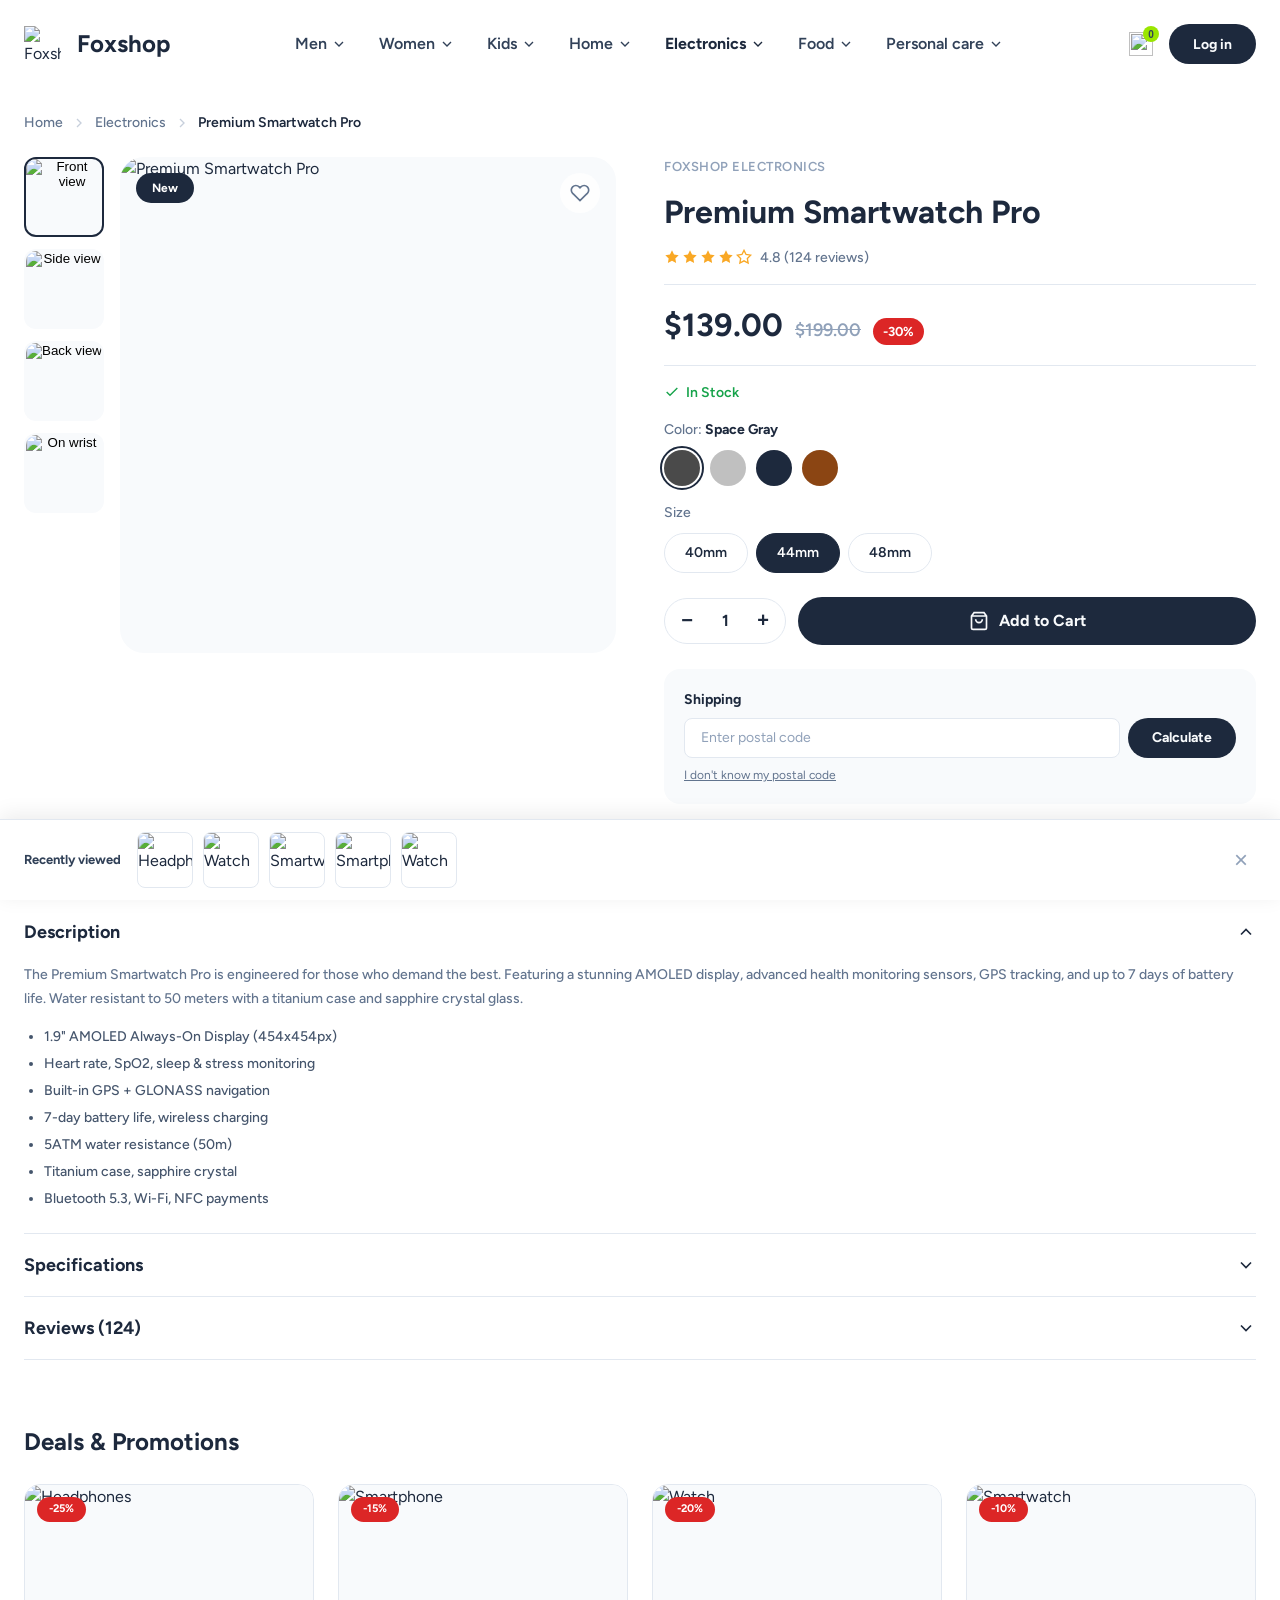
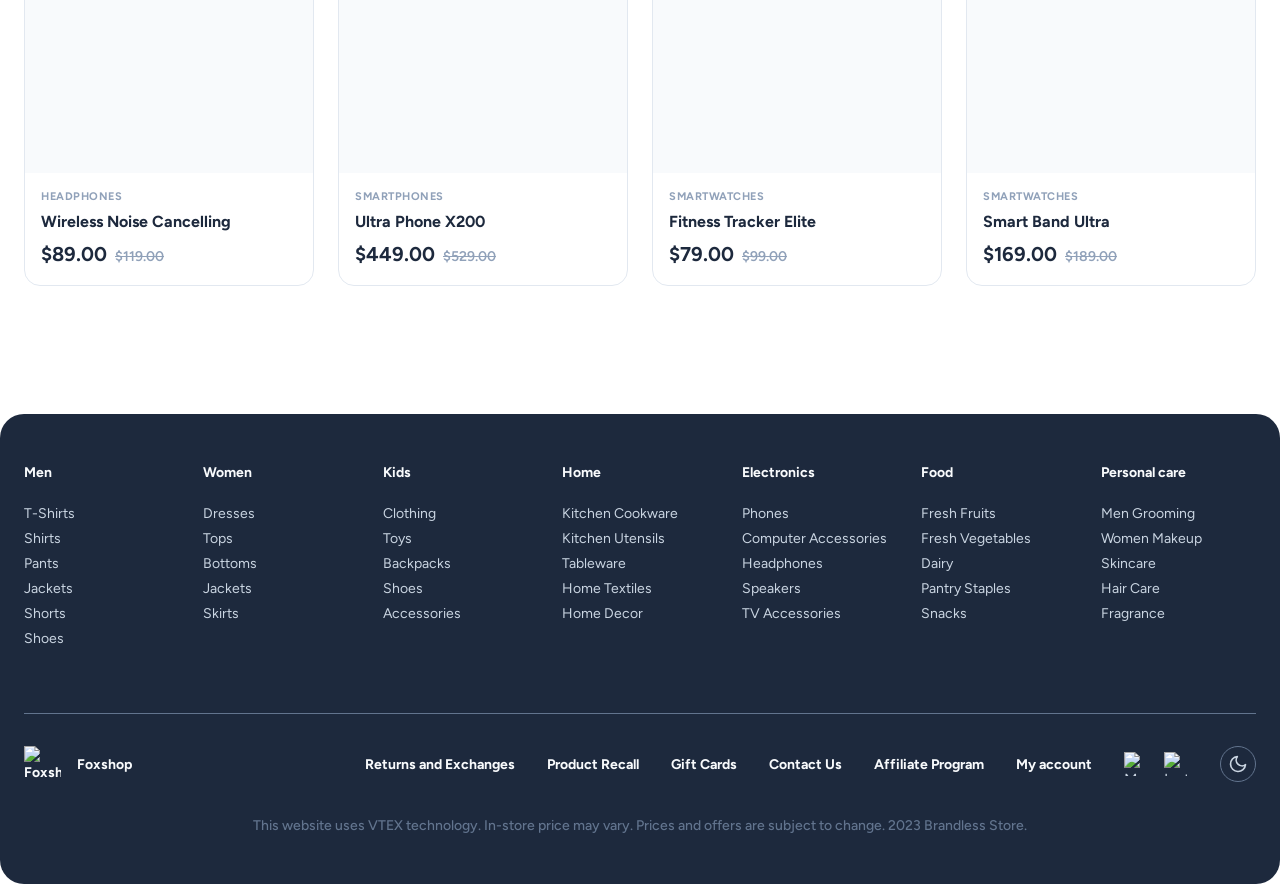
==== ecommerce/product-lastseen-bar.html @ 1fdbafed "Initial commit: FoxShop e-commerce static site" ====
<!DOCTYPE html>
<html lang="en">
<head>
  <meta charset="UTF-8">
  <meta name="viewport" content="width=device-width, initial-scale=1.0">
  <title>Foxshop — Premium Smartwatch Pro (Last Seen — Bar)</title>
  <link rel="preconnect" href="https://fonts.googleapis.com">
  <link href="https://fonts.googleapis.com/css2?family=Figtree:wght@400;500;600;700&display=swap" rel="stylesheet">
  <link rel="stylesheet" href="css/styles.css">
  <link rel="stylesheet" href="css/product.css">
</head>
<body>

  <!-- ===== Navbar ===== -->
  <nav class="navbar">
    <div class="navbar__inner">
      <a href="index.html" class="navbar__brand">
        <img src="https://www.figma.com/api/mcp/asset/bb1a9455-7161-435f-94f8-970f27fce8d3" alt="Foxshop" class="navbar__logo-icon">
        <span class="navbar__logo-text">Foxshop</span>
      </a>
      <div class="navbar__links">

        <div class="navbar__dropdown">
          <a href="#" class="navbar__link">Men <svg width="16" height="16" viewBox="0 0 24 24" fill="none" stroke="currentColor" stroke-width="2"><path d="M6 9l6 6 6-6"/></svg></a>
          <div class="mega-menu">
            <div class="mega-menu__inner">
              <div class="mega-menu__col"><h4>T-Shirts</h4><a href="#">Graphic Tees</a><a href="#">Plain Tees</a><a href="#">Polo Shirts</a><a href="#">Henley Shirts</a><a href="#">Muscle Tees</a></div>
              <div class="mega-menu__col"><h4>Shirts</h4><a href="#">Short Sleeve</a><a href="#">Long Sleeve</a><a href="#">Casual Button Down</a></div>
              <div class="mega-menu__col"><h4>Pants</h4><a href="#">Jeans</a><a href="#">Chinos</a><a href="#">Cargo Pants</a></div>
              <div class="mega-menu__col"><h4>Jackets</h4><a href="#">Denim Jackets</a><a href="#">Bomber Jackets</a><a href="#">Hoodies</a></div>
              <div class="mega-menu__col"><h4>Shorts</h4><a href="#">Denim Shorts</a><a href="#">Chino Shorts</a><a href="#">Athletic Shorts</a></div>
              <div class="mega-menu__col"><h4>Shoes</h4><a href="#">Sneakers</a><a href="#">Casual Shoes</a></div>
              <div class="mega-menu__promo" style="background: linear-gradient(135deg, #1d293d, #314158)"><span class="mega-menu__promo-tag">New Season</span><strong>Men's Spring Collection</strong><p>Up to 40% off selected styles</p><a href="#" class="mega-menu__promo-btn">Shop now</a></div>
            </div>
          </div>
        </div>

        <div class="navbar__dropdown">
          <a href="#" class="navbar__link">Women <svg width="16" height="16" viewBox="0 0 24 24" fill="none" stroke="currentColor" stroke-width="2"><path d="M6 9l6 6 6-6"/></svg></a>
          <div class="mega-menu">
            <div class="mega-menu__inner">
              <div class="mega-menu__col"><h4>Dresses</h4><a href="#">Midi Dress</a><a href="#">Maxi Dress</a><a href="#">Mini Dress</a><a href="#">Bodycon Dress</a><a href="#">Sundress</a></div>
              <div class="mega-menu__col"><h4>Tops</h4><a href="#">Crop Top</a><a href="#">Blouse</a><a href="#">Tank Top</a><a href="#">Sweaters</a></div>
              <div class="mega-menu__col"><h4>Bottoms</h4><a href="#">Skinny Jeans</a><a href="#">Wide Leg Pants</a><a href="#">Leggings</a></div>
              <div class="mega-menu__col"><h4>Jackets</h4><a href="#">Denim Jacket</a><a href="#">Blazer</a><a href="#">Cardigan</a></div>
              <div class="mega-menu__col"><h4>Skirts</h4><a href="#">Mini Skirt</a><a href="#">Midi Skirt</a><a href="#">Maxi Skirt</a></div>
              <div class="mega-menu__promo" style="background: linear-gradient(135deg, #7d5260, #b58392)"><span class="mega-menu__promo-tag">Trending</span><strong>Summer Dresses</strong><p>Free shipping on orders $99+</p><a href="#" class="mega-menu__promo-btn">Explore</a></div>
            </div>
          </div>
        </div>

        <div class="navbar__dropdown">
          <a href="#" class="navbar__link">Kids <svg width="16" height="16" viewBox="0 0 24 24" fill="none" stroke="currentColor" stroke-width="2"><path d="M6 9l6 6 6-6"/></svg></a>
          <div class="mega-menu">
            <div class="mega-menu__inner">
              <div class="mega-menu__col"><h4>Clothing</h4><a href="#">T-Shirts</a><a href="#">Pants</a><a href="#">Hoodies</a><a href="#">Shorts</a><a href="#">Sleepwear</a></div>
              <div class="mega-menu__col"><h4>Toys</h4><a href="#">Learning Toys</a><a href="#">Cars & Trucks</a><a href="#">Dolls</a></div>
              <div class="mega-menu__col"><h4>Backpacks</h4><a href="#">School Backpack</a><a href="#">Character Backpack</a></div>
              <div class="mega-menu__col"><h4>Shoes</h4><a href="#">Sneakers</a><a href="#">Casual Shoes</a></div>
              <div class="mega-menu__col"><h4>Accessories</h4><a href="#">Hats</a><a href="#">Socks</a><a href="#">Belts</a></div>
              <div class="mega-menu__promo" style="background: linear-gradient(135deg, #f59e0b, #f97316)"><span class="mega-menu__promo-tag">Back to School</span><strong>Kids Essentials</strong><p>Backpacks from $19.99</p><a href="#" class="mega-menu__promo-btn">Shop deals</a></div>
            </div>
          </div>
        </div>

        <div class="navbar__dropdown">
          <a href="#" class="navbar__link">Home <svg width="16" height="16" viewBox="0 0 24 24" fill="none" stroke="currentColor" stroke-width="2"><path d="M6 9l6 6 6-6"/></svg></a>
          <div class="mega-menu">
            <div class="mega-menu__inner">
              <div class="mega-menu__col"><h4>Kitchen Cookware</h4><a href="#">Pots & Pans</a><a href="#">Bakeware</a><a href="#">Knives</a></div>
              <div class="mega-menu__col"><h4>Kitchen Utensils</h4><a href="#">Cooking Utensils</a><a href="#">Cutting Boards</a><a href="#">Measuring Tools</a></div>
              <div class="mega-menu__col"><h4>Tableware</h4><a href="#">Dinner Plates</a><a href="#">Glasses</a><a href="#">Cutlery</a></div>
              <div class="mega-menu__col"><h4>Home Textiles</h4><a href="#">Bed Sheets</a><a href="#">Towels</a><a href="#">Blankets</a></div>
              <div class="mega-menu__col"><h4>Home Decor</h4><a href="#">Lamps</a><a href="#">Vases</a><a href="#">Picture Frames</a></div>
              <div class="mega-menu__col"><h4>Cleaning Supplies</h4><a href="#">Surface Cleaners</a><a href="#">Sponges & Brushes</a><a href="#">Trash Bags</a></div>
              <div class="mega-menu__promo" style="background: linear-gradient(135deg, #059669, #10b981)"><span class="mega-menu__promo-tag">Fresh Arrivals</span><strong>Home & Living</strong><p>New decor collection is here</p><a href="#" class="mega-menu__promo-btn">Discover</a></div>
            </div>
          </div>
        </div>

        <div class="navbar__dropdown">
          <a href="products.html" class="navbar__link navbar__link--active">Electronics <svg width="16" height="16" viewBox="0 0 24 24" fill="none" stroke="currentColor" stroke-width="2"><path d="M6 9l6 6 6-6"/></svg></a>
          <div class="mega-menu">
            <div class="mega-menu__inner">
              <div class="mega-menu__col"><h4>Phones</h4><a href="#">Smartphones</a><a href="#">Phone Cases</a><a href="#">Chargers</a></div>
              <div class="mega-menu__col"><h4>Computer Accessories</h4><a href="#">Laptop Bags</a><a href="#">Mouse & Keyboard</a><a href="#">Laptop Stands</a></div>
              <div class="mega-menu__col"><h4>Headphones</h4><a href="#">Wireless Headphones</a><a href="#">Wired Headphones</a><a href="#">Earbuds</a></div>
              <div class="mega-menu__col"><h4>Speakers</h4><a href="#">Bluetooth Speakers</a><a href="#">Smart Speakers</a></div>
              <div class="mega-menu__col"><h4>TV Accessories</h4><a href="#">TV Mounts</a><a href="#">Streaming Devices</a><a href="#">Remote Controls</a></div>
              <div class="mega-menu__promo" style="background: linear-gradient(135deg, #2563eb, #7c3aed)"><span class="mega-menu__promo-tag">Tech Week</span><strong>Electronics Sale</strong><p>Save up to 30% on gadgets</p><a href="#" class="mega-menu__promo-btn">View offers</a></div>
            </div>
          </div>
        </div>

        <div class="navbar__dropdown">
          <a href="#" class="navbar__link">Food <svg width="16" height="16" viewBox="0 0 24 24" fill="none" stroke="currentColor" stroke-width="2"><path d="M6 9l6 6 6-6"/></svg></a>
          <div class="mega-menu">
            <div class="mega-menu__inner">
              <div class="mega-menu__col"><h4>Fresh Fruits</h4><a href="#">Apples</a><a href="#">Citrus</a><a href="#">Berries</a></div>
              <div class="mega-menu__col"><h4>Fresh Vegetables</h4><a href="#">Leafy Greens</a><a href="#">Root Vegetables</a><a href="#">Tomatoes</a></div>
              <div class="mega-menu__col"><h4>Dairy</h4><a href="#">Milk</a><a href="#">Cheese</a><a href="#">Yogurt</a></div>
              <div class="mega-menu__col"><h4>Pantry Staples</h4><a href="#">Pasta</a><a href="#">Rice</a><a href="#">Cooking Oil</a></div>
              <div class="mega-menu__col"><h4>Snacks</h4><a href="#">Chips</a><a href="#">Nuts</a><a href="#">Cookies</a></div>
              <div class="mega-menu__col"><h4>Drinks</h4><a href="#">Water</a><a href="#">Juice</a><a href="#">Soda</a></div>
              <div class="mega-menu__promo" style="background: linear-gradient(135deg, #dc2626, #f97316)"><span class="mega-menu__promo-tag">Weekly Deals</span><strong>Fresh & Organic</strong><p>Organic produce from $2.99</p><a href="#" class="mega-menu__promo-btn">Order now</a></div>
            </div>
          </div>
        </div>

        <div class="navbar__dropdown">
          <a href="#" class="navbar__link">Personal care <svg width="16" height="16" viewBox="0 0 24 24" fill="none" stroke="currentColor" stroke-width="2"><path d="M6 9l6 6 6-6"/></svg></a>
          <div class="mega-menu">
            <div class="mega-menu__inner">
              <div class="mega-menu__col"><h4>Men Grooming</h4><a href="#">Face Wash</a><a href="#">Shave Cream</a><a href="#">Hair Products</a><a href="#">Cologne</a></div>
              <div class="mega-menu__col"><h4>Women Makeup</h4><a href="#">Foundation</a><a href="#">Lipstick</a><a href="#">Mascara</a></div>
              <div class="mega-menu__col"><h4>Skincare</h4><a href="#">Face Cleanser</a><a href="#">Moisturizer</a><a href="#">Face Mask</a></div>
              <div class="mega-menu__col"><h4>Hair Care</h4><a href="#">Shampoo</a><a href="#">Conditioner</a><a href="#">Hair Styling</a></div>
              <div class="mega-menu__col"><h4>Body Care</h4><a href="#">Body Wash</a><a href="#">Body Lotion</a><a href="#">Deodorant</a></div>
              <div class="mega-menu__col"><h4>Baby Care</h4><a href="#">Diapers</a><a href="#">Wipes</a><a href="#">Baby Lotion</a></div>
              <div class="mega-menu__promo" style="background: linear-gradient(135deg, #ec4899, #a855f7)"><span class="mega-menu__promo-tag">Self-Care</span><strong>Beauty Bestsellers</strong><p>Buy 2 get 1 free on skincare</p><a href="#" class="mega-menu__promo-btn">Shop beauty</a></div>
            </div>
          </div>
        </div>

      </div>
      <div class="navbar__actions">
        <button class="navbar__cart" aria-label="Shopping bag">
          <img src="https://www.figma.com/api/mcp/asset/6309f1f8-a844-4967-8a20-ffbc6908bd6d" alt="" width="24" height="24">
          <span class="navbar__badge">0</span>
        </button>
        <a href="#" class="btn btn--dark btn--sm">Log in</a>
      </div>
    </div>
  </nav>

  <main class="pdp">
    <!-- Breadcrumbs -->
    <div class="pdp__breadcrumbs reveal">
      <a href="index.html">Home</a>
      <svg width="16" height="16" viewBox="0 0 24 24" fill="none" stroke="currentColor" stroke-width="2"><path d="M9 6l6 6-6 6"/></svg>
      <a href="products.html">Electronics</a>
      <svg width="16" height="16" viewBox="0 0 24 24" fill="none" stroke="currentColor" stroke-width="2"><path d="M9 6l6 6-6 6"/></svg>
      <span>Premium Smartwatch Pro</span>
    </div>

    <!-- ===== Product Detail: 2-column layout ===== -->
    <div class="pdp__main">

      <!-- LEFT: Image Gallery -->
      <div class="pdp__gallery reveal">
        <div class="pdp__gallery-thumbs">
          <button class="pdp__thumb pdp__thumb--active" data-index="0">
            <img src="https://www.figma.com/api/mcp/asset/3c9cf61c-b5a3-4ef9-b791-c846908f8748" alt="Front view">
          </button>
          <button class="pdp__thumb" data-index="1">
            <img src="https://www.figma.com/api/mcp/asset/a72e8090-0f96-46b7-8db8-cd685d599fd2" alt="Side view">
          </button>
          <button class="pdp__thumb" data-index="2">
            <img src="https://www.figma.com/api/mcp/asset/7e3fa101-4371-4c80-bfc5-39e6a284c81a" alt="Back view">
          </button>
          <button class="pdp__thumb" data-index="3">
            <img src="https://www.figma.com/api/mcp/asset/20c3e511-3d7c-489c-86d9-8693f848598e" alt="On wrist">
          </button>
        </div>
        <div class="pdp__gallery-main">
          <span class="pdp__gallery-badge">New</span>
          <button class="pdp__gallery-fav" aria-label="Add to favorites">
            <svg width="24" height="24" viewBox="0 0 24 24" fill="none" stroke="currentColor" stroke-width="2"><path d="M20.84 4.61a5.5 5.5 0 0 0-7.78 0L12 5.67l-1.06-1.06a5.5 5.5 0 0 0-7.78 7.78l1.06 1.06L12 21.23l7.78-7.78 1.06-1.06a5.5 5.5 0 0 0 0-7.78z"/></svg>
          </button>
          <img id="mainImage" src="https://www.figma.com/api/mcp/asset/3c9cf61c-b5a3-4ef9-b791-c846908f8748" alt="Premium Smartwatch Pro" class="pdp__gallery-img">
        </div>
      </div>

      <!-- RIGHT: Product Info -->
      <div class="pdp__info reveal">
        <span class="pdp__brand">Foxshop Electronics</span>
        <h1 class="pdp__title">Premium Smartwatch Pro</h1>

        <div class="pdp__rating">
          <div class="pdp__stars">
            <svg width="16" height="16" viewBox="0 0 24 24" fill="#F9A825"><path d="M12 2l3.09 6.26L22 9.27l-5 4.87 1.18 6.88L12 17.77l-6.18 3.25L7 14.14 2 9.27l6.91-1.01z"/></svg>
            <svg width="16" height="16" viewBox="0 0 24 24" fill="#F9A825"><path d="M12 2l3.09 6.26L22 9.27l-5 4.87 1.18 6.88L12 17.77l-6.18 3.25L7 14.14 2 9.27l6.91-1.01z"/></svg>
            <svg width="16" height="16" viewBox="0 0 24 24" fill="#F9A825"><path d="M12 2l3.09 6.26L22 9.27l-5 4.87 1.18 6.88L12 17.77l-6.18 3.25L7 14.14 2 9.27l6.91-1.01z"/></svg>
            <svg width="16" height="16" viewBox="0 0 24 24" fill="#F9A825"><path d="M12 2l3.09 6.26L22 9.27l-5 4.87 1.18 6.88L12 17.77l-6.18 3.25L7 14.14 2 9.27l6.91-1.01z"/></svg>
            <svg width="16" height="16" viewBox="0 0 24 24" fill="none" stroke="#F9A825" stroke-width="2"><path d="M12 2l3.09 6.26L22 9.27l-5 4.87 1.18 6.88L12 17.77l-6.18 3.25L7 14.14 2 9.27l6.91-1.01z"/></svg>
          </div>
          <span class="pdp__reviews">4.8 (124 reviews)</span>
        </div>

        <div class="pdp__price-block">
          <span class="pdp__price">$139.00</span>
          <span class="pdp__price-old">$199.00</span>
          <span class="pdp__discount">-30%</span>
        </div>

        <p class="pdp__availability">
          <svg width="16" height="16" viewBox="0 0 24 24" fill="none" stroke="#16a34a" stroke-width="2"><path d="M20 6L9 17l-5-5"/></svg>
          In Stock
        </p>

        <!-- Color selector -->
        <div class="pdp__option">
          <span class="pdp__option-label">Color: <strong>Space Gray</strong></span>
          <div class="pdp__swatches">
            <button class="pdp__swatch pdp__swatch--active" style="background:#4a4a4a" aria-label="Space Gray"></button>
            <button class="pdp__swatch" style="background:#c0c0c0" aria-label="Silver"></button>
            <button class="pdp__swatch" style="background:#1d293d" aria-label="Midnight Blue"></button>
            <button class="pdp__swatch" style="background:#8B4513" aria-label="Brown Leather"></button>
          </div>
        </div>

        <!-- Size selector -->
        <div class="pdp__option">
          <span class="pdp__option-label">Size</span>
          <div class="pdp__sizes">
            <button class="pdp__size">40mm</button>
            <button class="pdp__size pdp__size--active">44mm</button>
            <button class="pdp__size">48mm</button>
          </div>
        </div>

        <!-- Quantity + Add to Cart -->
        <div class="pdp__actions">
          <div class="pdp__qty">
            <button class="pdp__qty-btn" id="qtyMinus" aria-label="Decrease">−</button>
            <span class="pdp__qty-val" id="qtyVal">1</span>
            <button class="pdp__qty-btn" id="qtyPlus" aria-label="Increase">+</button>
          </div>
          <button class="btn btn--dark btn--full pdp__add-cart">
            <svg width="20" height="20" viewBox="0 0 24 24" fill="none" stroke="currentColor" stroke-width="2"><path d="M6 2L3 6v14a2 2 0 002 2h14a2 2 0 002-2V6l-3-4zM3 6h18M16 10a4 4 0 01-8 0"/></svg>
            Add to Cart
          </button>
        </div>

        <!-- Shipping -->
        <div class="pdp__shipping">
          <span class="pdp__shipping-title">Shipping</span>
          <div class="pdp__shipping-input">
            <input type="text" class="pdp__postal" placeholder="Enter postal code">
            <button class="btn btn--dark btn--sm">Calculate</button>
          </div>
          <a href="#" class="pdp__shipping-help">I don't know my postal code</a>
        </div>
      </div>
    </div>

    <!-- ===== Description Accordion ===== -->
    <div class="pdp__accordions reveal">
      <div class="pdp__accordion pdp__accordion--open">
        <button class="pdp__accordion-header">
          <span>Description</span>
          <svg width="20" height="20" viewBox="0 0 24 24" fill="none" stroke="currentColor" stroke-width="2"><path d="M6 9l6 6 6-6"/></svg>
        </button>
        <div class="pdp__accordion-body">
          <p>The Premium Smartwatch Pro is engineered for those who demand the best. Featuring a stunning AMOLED display, advanced health monitoring sensors, GPS tracking, and up to 7 days of battery life. Water resistant to 50 meters with a titanium case and sapphire crystal glass.</p>
          <ul>
            <li>1.9" AMOLED Always-On Display (454x454px)</li>
            <li>Heart rate, SpO2, sleep & stress monitoring</li>
            <li>Built-in GPS + GLONASS navigation</li>
            <li>7-day battery life, wireless charging</li>
            <li>5ATM water resistance (50m)</li>
            <li>Titanium case, sapphire crystal</li>
            <li>Bluetooth 5.3, Wi-Fi, NFC payments</li>
          </ul>
        </div>
      </div>

      <div class="pdp__accordion">
        <button class="pdp__accordion-header">
          <span>Specifications</span>
          <svg width="20" height="20" viewBox="0 0 24 24" fill="none" stroke="currentColor" stroke-width="2"><path d="M6 9l6 6 6-6"/></svg>
        </button>
        <div class="pdp__accordion-body">
          <table class="pdp__specs">
            <tr><td>Display</td><td>1.9" AMOLED, 454x454</td></tr>
            <tr><td>Case Material</td><td>Titanium Grade 5</td></tr>
            <tr><td>Glass</td><td>Sapphire Crystal</td></tr>
            <tr><td>Battery</td><td>590mAh, up to 7 days</td></tr>
            <tr><td>Water Resistance</td><td>5ATM (50 meters)</td></tr>
            <tr><td>Connectivity</td><td>Bluetooth 5.3, Wi-Fi, NFC</td></tr>
            <tr><td>Sensors</td><td>HR, SpO2, Accelerometer, Gyro, Barometer</td></tr>
            <tr><td>Weight</td><td>52g (without strap)</td></tr>
          </table>
        </div>
      </div>

      <div class="pdp__accordion">
        <button class="pdp__accordion-header">
          <span>Reviews (124)</span>
          <svg width="20" height="20" viewBox="0 0 24 24" fill="none" stroke="currentColor" stroke-width="2"><path d="M6 9l6 6 6-6"/></svg>
        </button>
        <div class="pdp__accordion-body">
          <div class="pdp__review">
            <div class="pdp__review-header">
              <strong>Michael T.</strong>
              <div class="pdp__review-stars">
                <svg width="14" height="14" viewBox="0 0 24 24" fill="#F9A825"><path d="M12 2l3.09 6.26L22 9.27l-5 4.87 1.18 6.88L12 17.77l-6.18 3.25L7 14.14 2 9.27l6.91-1.01z"/></svg>
                <svg width="14" height="14" viewBox="0 0 24 24" fill="#F9A825"><path d="M12 2l3.09 6.26L22 9.27l-5 4.87 1.18 6.88L12 17.77l-6.18 3.25L7 14.14 2 9.27l6.91-1.01z"/></svg>
                <svg width="14" height="14" viewBox="0 0 24 24" fill="#F9A825"><path d="M12 2l3.09 6.26L22 9.27l-5 4.87 1.18 6.88L12 17.77l-6.18 3.25L7 14.14 2 9.27l6.91-1.01z"/></svg>
                <svg width="14" height="14" viewBox="0 0 24 24" fill="#F9A825"><path d="M12 2l3.09 6.26L22 9.27l-5 4.87 1.18 6.88L12 17.77l-6.18 3.25L7 14.14 2 9.27l6.91-1.01z"/></svg>
                <svg width="14" height="14" viewBox="0 0 24 24" fill="#F9A825"><path d="M12 2l3.09 6.26L22 9.27l-5 4.87 1.18 6.88L12 17.77l-6.18 3.25L7 14.14 2 9.27l6.91-1.01z"/></svg>
              </div>
            </div>
            <p>Best smartwatch I've ever owned. Battery lasts almost a full week and the display is gorgeous.</p>
          </div>
          <div class="pdp__review">
            <div class="pdp__review-header">
              <strong>Sarah K.</strong>
              <div class="pdp__review-stars">
                <svg width="14" height="14" viewBox="0 0 24 24" fill="#F9A825"><path d="M12 2l3.09 6.26L22 9.27l-5 4.87 1.18 6.88L12 17.77l-6.18 3.25L7 14.14 2 9.27l6.91-1.01z"/></svg>
                <svg width="14" height="14" viewBox="0 0 24 24" fill="#F9A825"><path d="M12 2l3.09 6.26L22 9.27l-5 4.87 1.18 6.88L12 17.77l-6.18 3.25L7 14.14 2 9.27l6.91-1.01z"/></svg>
                <svg width="14" height="14" viewBox="0 0 24 24" fill="#F9A825"><path d="M12 2l3.09 6.26L22 9.27l-5 4.87 1.18 6.88L12 17.77l-6.18 3.25L7 14.14 2 9.27l6.91-1.01z"/></svg>
                <svg width="14" height="14" viewBox="0 0 24 24" fill="#F9A825"><path d="M12 2l3.09 6.26L22 9.27l-5 4.87 1.18 6.88L12 17.77l-6.18 3.25L7 14.14 2 9.27l6.91-1.01z"/></svg>
                <svg width="14" height="14" viewBox="0 0 24 24" fill="none" stroke="#F9A825" stroke-width="2"><path d="M12 2l3.09 6.26L22 9.27l-5 4.87 1.18 6.88L12 17.77l-6.18 3.25L7 14.14 2 9.27l6.91-1.01z"/></svg>
              </div>
            </div>
            <p>Love the design and the health tracking features. Only downside is the strap could be more comfortable.</p>
          </div>
        </div>
      </div>
    </div>

    <!-- ===== Deals & Promotions shelf ===== -->
    <section class="pdp__shelf">
      <h2 class="section__title reveal">Deals & Promotions</h2>
      <div class="pdp__shelf-grid reveal-stagger">
        <article class="plp-card">
          <div class="plp-card__media">
            <img src="https://www.figma.com/api/mcp/asset/37b1119e-4f5d-479c-a0d6-7b01fdffd57c" alt="Headphones" class="plp-card__img">
            <span class="plp-card__badge plp-card__badge--sale">-25%</span>
          </div>
          <div class="plp-card__body">
            <span class="plp-card__category">Headphones</span>
            <h3 class="plp-card__name">Wireless Noise Cancelling</h3>
            <div class="plp-card__price"><span class="plp-card__current">$89.00</span><span class="plp-card__old">$119.00</span></div>
          </div>
        </article>
        <article class="plp-card">
          <div class="plp-card__media">
            <img src="https://www.figma.com/api/mcp/asset/4ecc0586-3170-44d4-bc55-f1988c7218aa" alt="Smartphone" class="plp-card__img">
            <span class="plp-card__badge plp-card__badge--sale">-15%</span>
          </div>
          <div class="plp-card__body">
            <span class="plp-card__category">Smartphones</span>
            <h3 class="plp-card__name">Ultra Phone X200</h3>
            <div class="plp-card__price"><span class="plp-card__current">$449.00</span><span class="plp-card__old">$529.00</span></div>
          </div>
        </article>
        <article class="plp-card">
          <div class="plp-card__media">
            <img src="https://www.figma.com/api/mcp/asset/a72e8090-0f96-46b7-8db8-cd685d599fd2" alt="Watch" class="plp-card__img">
            <span class="plp-card__badge plp-card__badge--sale">-20%</span>
          </div>
          <div class="plp-card__body">
            <span class="plp-card__category">Smartwatches</span>
            <h3 class="plp-card__name">Fitness Tracker Elite</h3>
            <div class="plp-card__price"><span class="plp-card__current">$79.00</span><span class="plp-card__old">$99.00</span></div>
          </div>
        </article>
        <article class="plp-card">
          <div class="plp-card__media">
            <img src="https://www.figma.com/api/mcp/asset/7e3fa101-4371-4c80-bfc5-39e6a284c81a" alt="Smartwatch" class="plp-card__img">
            <span class="plp-card__badge plp-card__badge--sale">-10%</span>
          </div>
          <div class="plp-card__body">
            <span class="plp-card__category">Smartwatches</span>
            <h3 class="plp-card__name">Smart Band Ultra</h3>
            <div class="plp-card__price"><span class="plp-card__current">$169.00</span><span class="plp-card__old">$189.00</span></div>
          </div>
        </article>
      </div>
    </section>
  </main>

  <!-- ===== Footer ===== -->
  <footer class="footer reveal">
    <div class="footer__categories reveal-stagger">
      <div class="footer__col"><h4>Men</h4><a href="#">T-Shirts</a><a href="#">Shirts</a><a href="#">Pants</a><a href="#">Jackets</a><a href="#">Shorts</a><a href="#">Shoes</a></div>
      <div class="footer__col"><h4>Women</h4><a href="#">Dresses</a><a href="#">Tops</a><a href="#">Bottoms</a><a href="#">Jackets</a><a href="#">Skirts</a></div>
      <div class="footer__col"><h4>Kids</h4><a href="#">Clothing</a><a href="#">Toys</a><a href="#">Backpacks</a><a href="#">Shoes</a><a href="#">Accessories</a></div>
      <div class="footer__col"><h4>Home</h4><a href="#">Kitchen Cookware</a><a href="#">Kitchen Utensils</a><a href="#">Tableware</a><a href="#">Home Textiles</a><a href="#">Home Decor</a></div>
      <div class="footer__col"><h4>Electronics</h4><a href="#">Phones</a><a href="#">Computer Accessories</a><a href="#">Headphones</a><a href="#">Speakers</a><a href="#">TV Accessories</a></div>
      <div class="footer__col"><h4>Food</h4><a href="#">Fresh Fruits</a><a href="#">Fresh Vegetables</a><a href="#">Dairy</a><a href="#">Pantry Staples</a><a href="#">Snacks</a></div>
      <div class="footer__col"><h4>Personal care</h4><a href="#">Men Grooming</a><a href="#">Women Makeup</a><a href="#">Skincare</a><a href="#">Hair Care</a><a href="#">Fragrance</a></div>
    </div>
    <hr class="footer__divider">
    <div class="footer__bottom">
      <a href="index.html" class="footer__brand">
        <img src="https://www.figma.com/api/mcp/asset/704bedc8-9fa9-406e-b075-705313473ca3" alt="Foxshop" width="37" height="37">
        <span>Foxshop</span>
      </a>
      <a href="#">Returns and Exchanges</a><a href="#">Product Recall</a><a href="#">Gift Cards</a><a href="#">Contact Us</a><a href="#">Affiliate Program</a><a href="#">My account</a>
      <div class="footer__socials">
        <img src="https://www.figma.com/api/mcp/asset/27102978-5d1a-4b67-85ce-db71fbcf51eb" alt="Meta" width="24" height="24">
        <img src="https://www.figma.com/api/mcp/asset/1c024000-a3b6-4a81-bab6-4a17d87b6d0d" alt="Instagram" width="24" height="24">
      </div>
      <button class="theme-toggle" id="themeToggle" aria-label="Toggle dark mode">
        <svg class="theme-toggle__icon theme-toggle__icon--light" width="20" height="20" viewBox="0 0 24 24" fill="none" stroke="currentColor" stroke-width="2" stroke-linecap="round" stroke-linejoin="round"><path d="M21 12.79A9 9 0 1 1 11.21 3 7 7 0 0 0 21 12.79z"/></svg>
        <svg class="theme-toggle__icon theme-toggle__icon--dark" width="20" height="20" viewBox="0 0 24 24" fill="none" stroke="currentColor" stroke-width="2" stroke-linecap="round" stroke-linejoin="round"><circle cx="12" cy="12" r="5"/><line x1="12" y1="1" x2="12" y2="3"/><line x1="12" y1="21" x2="12" y2="23"/><line x1="4.22" y1="4.22" x2="5.64" y2="5.64"/><line x1="18.36" y1="18.36" x2="19.78" y2="19.78"/><line x1="1" y1="12" x2="3" y2="12"/><line x1="21" y1="12" x2="23" y2="12"/><line x1="4.22" y1="19.78" x2="5.64" y2="18.36"/><line x1="18.36" y1="5.64" x2="19.78" y2="4.22"/></svg>
      </button>
    </div>
    <p class="footer__legal">This website uses VTEX technology. In-store price may vary. Prices and offers are subject to change. 2023 Brandless Store.</p>
  </footer>

  <script>
    // Scroll reveal
    (function(){var e=document.querySelectorAll('.reveal,.reveal-stagger,.reveal--scale');var o=new IntersectionObserver(function(n){n.forEach(function(i){if(i.isIntersecting)i.target.classList.add('is-visible')})},{threshold:.1});e.forEach(function(el){o.observe(el)})})();

    // Dark mode
    (function(){var t=document.getElementById('themeToggle'),r=document.documentElement;if(localStorage.getItem('foxshop-theme')==='dark')r.setAttribute('data-theme','dark');t.addEventListener('click',function(){var d=r.getAttribute('data-theme')==='dark';if(d)r.removeAttribute('data-theme');else r.setAttribute('data-theme','dark');localStorage.setItem('foxshop-theme',d?'light':'dark')})})();

    // Gallery thumbnails
    (function(){var thumbs=document.querySelectorAll('.pdp__thumb');var main=document.getElementById('mainImage');thumbs.forEach(function(t){t.addEventListener('click',function(){thumbs.forEach(function(x){x.classList.remove('pdp__thumb--active')});t.classList.add('pdp__thumb--active');main.src=t.querySelector('img').src})})})();

    // Quantity
    (function(){var val=document.getElementById('qtyVal');document.getElementById('qtyMinus').addEventListener('click',function(){var n=parseInt(val.textContent);if(n>1)val.textContent=n-1});document.getElementById('qtyPlus').addEventListener('click',function(){val.textContent=parseInt(val.textContent)+1})})();

    // Accordions
    (function(){document.querySelectorAll('.pdp__accordion-header').forEach(function(h){h.addEventListener('click',function(){h.parentElement.classList.toggle('pdp__accordion--open')})})})();

    // Color swatches
    (function(){document.querySelectorAll('.pdp__swatch').forEach(function(s){s.addEventListener('click',function(){document.querySelectorAll('.pdp__swatch').forEach(function(x){x.classList.remove('pdp__swatch--active')});s.classList.add('pdp__swatch--active')})})})();

    // Size buttons
    (function(){document.querySelectorAll('.pdp__size').forEach(function(s){s.addEventListener('click',function(){document.querySelectorAll('.pdp__size').forEach(function(x){x.classList.remove('pdp__size--active')});s.classList.add('pdp__size--active')})})})();
  </script>

  <!-- ===== Last Seen Bar ===== -->
  <div class="lastseen-bar" id="lastSeenBar">
    <div class="lastseen-bar__inner">
      <span class="lastseen-bar__label">Recently viewed</span>
      <div class="lastseen-bar__items">
        <div class="lastseen-bar__item">
          <img src="https://www.figma.com/api/mcp/asset/37b1119e-4f5d-479c-a0d6-7b01fdffd57c" alt="Headphones">
        </div>
        <div class="lastseen-bar__item">
          <img src="https://www.figma.com/api/mcp/asset/a72e8090-0f96-46b7-8db8-cd685d599fd2" alt="Watch">
        </div>
        <div class="lastseen-bar__item">
          <img src="https://www.figma.com/api/mcp/asset/7e3fa101-4371-4c80-bfc5-39e6a284c81a" alt="Smartwatch">
        </div>
        <div class="lastseen-bar__item">
          <img src="https://www.figma.com/api/mcp/asset/4ecc0586-3170-44d4-bc55-f1988c7218aa" alt="Smartphone">
        </div>
        <div class="lastseen-bar__item">
          <img src="https://www.figma.com/api/mcp/asset/20c3e511-3d7c-489c-86d9-8693f848598e" alt="Watch">
        </div>
      </div>
    </div>
    <button class="lastseen-bar__close" id="lastSeenBarClose" aria-label="Close">&times;</button>
  </div>
  <script>
    (function() {
      var bar = document.getElementById('lastSeenBar');
      document.getElementById('lastSeenBarClose').addEventListener('click', function() {
        bar.classList.add('is-hidden');
      });
    })();
  </script>
</body>
</html>
---- ecommerce/css/styles.css ----
/* ===== Design Tokens (from Figma) ===== */
:root {
  --slate-50: #f8fafc;
  --slate-100: #f1f5f9;
  --slate-200: #e2e8f0;
  --slate-300: #cad5e2;
  --slate-400: #90a1b9;
  --slate-500: #62748e;
  --slate-600: #45556c;
  --slate-700: #314158;
  --slate-800: #1d293d;
  --lime-50: #f7fee7;
  --lime-400: #9ae600;
  --lime-900: #35530e;
  --neutral-700: #404040;
  --zinc-50: #fafafa;
  --white: #ffffff;
}

/* ===== Reset ===== */
*, *::before, *::after { box-sizing: border-box; margin: 0; padding: 0; }

body {
  font-family: 'Figtree', sans-serif;
  background: var(--white);
  color: var(--slate-800);
  line-height: 1.5;
  -webkit-font-smoothing: antialiased;
}

a { text-decoration: none; color: inherit; }
img { max-width: 100%; display: block; }

/* ===== Utilities ===== */
.btn {
  display: inline-flex;
  align-items: center;
  justify-content: center;
  height: 40px;
  padding: 0 24px;
  border-radius: 32px;
  font-family: inherit;
  font-size: 14px;
  font-weight: 700;
  border: none;
  cursor: pointer;
  white-space: nowrap;
  transition: opacity .2s;
}
.btn:hover { opacity: .85; }
.btn--dark { background: var(--slate-800); color: var(--slate-50); }
.btn--sm { height: 40px; padding: 0 24px; }
.btn--full { width: 100%; }

.badge {
  display: inline-flex;
  align-items: center;
  padding: 8px 16px;
  border-radius: 16px;
  font-size: 11px;
  font-weight: 700;
}
.badge--lime { background: var(--lime-50); color: var(--lime-900); }
.badge--neutral { background: var(--zinc-50); color: var(--neutral-700); }

.chip {
  display: inline-flex;
  align-items: center;
  height: 40px;
  padding: 0 24px;
  border-radius: 24px;
  font-family: inherit;
  font-size: 16px;
  font-weight: 700;
  border: none;
  cursor: pointer;
  background: var(--slate-50);
  color: var(--slate-800);
  transition: background .2s;
}
.chip:hover { background: var(--slate-200); }
.chip--active { background: var(--slate-800); color: var(--slate-50); }

.arrow-btn {
  background: none;
  border: none;
  cursor: pointer;
  padding: 0;
  line-height: 0;
  transition: opacity .2s;
}
.arrow-btn:hover { opacity: .7; }
.arrow-btn--left img { transform: rotate(180deg); }

.heart-btn {
  background: none;
  border: none;
  cursor: pointer;
  padding: 0;
  line-height: 0;
  transition: transform .2s;
}
.heart-btn:hover { transform: scale(1.15); }

/* ===== Navbar ===== */
.navbar {
  position: sticky;
  top: 0;
  z-index: 100;
  background: rgba(255, 255, 255, .85);
  -webkit-backdrop-filter: blur(10px);
  backdrop-filter: blur(10px);
  transition: background .3s ease;
}
.navbar__inner {
  max-width: 1320px;
  margin: 0 auto;
  height: 88px;
  display: flex;
  align-items: center;
  gap: 31px;
}
.navbar__brand {
  display: flex;
  align-items: center;
  gap: 16px;
  flex-shrink: 0;
}
.navbar__logo-icon { width: 37px; height: 37px; }
.navbar__logo-text { font-size: 24px; font-weight: 700; }
.navbar__links {
  flex: 1;
  display: flex;
  gap: 0;
  align-items: center;
  justify-content: center;
}

/* Dropdown wrapper */
.navbar__dropdown {
  position: relative;
}

.navbar__link {
  display: flex;
  align-items: center;
  gap: 4px;
  padding: 8px 16px;
  font-size: 16px;
  font-weight: 600;
  color: var(--slate-700);
  border-radius: 24px;
  transition: background .2s, color .2s;
}
.navbar__link svg {
  transition: transform .2s;
}
.navbar__link:hover { color: var(--slate-800); background: rgba(0,0,0,.04); }
.navbar__dropdown:hover .navbar__link svg { transform: rotate(180deg); }

/* Mega Menu */
.mega-menu {
  position: fixed;
  top: 88px;
  left: 50%;
  transform: translateX(-50%);
  padding-top: 12px;
  opacity: 0;
  visibility: hidden;
  transition: opacity .25s ease, visibility .25s ease;
  z-index: 200;
}

.navbar__dropdown:hover .mega-menu {
  opacity: 1;
  visibility: visible;
}

.mega-menu__inner {
  display: flex;
  gap: 32px;
  background: rgba(255, 255, 255, .95);
  -webkit-backdrop-filter: blur(16px);
  backdrop-filter: blur(16px);
  border: 1px solid var(--slate-200);
  border-radius: 16px;
  padding: 32px;
  padding-right: 280px;
  box-shadow: 0 12px 40px rgba(0,0,0,.1);
  min-width: 520px;
  min-height: 260px;
  position: relative;
}

.mega-menu__col {
  display: flex;
  flex-direction: column;
  gap: 8px;
  min-width: 140px;
}

.mega-menu__col h4 {
  font-size: 13px;
  font-weight: 700;
  color: var(--slate-800);
  margin-bottom: 4px;
  white-space: nowrap;
}

.mega-menu__col a {
  font-size: 13px;
  font-weight: 500;
  color: var(--slate-500);
  white-space: nowrap;
  transition: color .15s;
}

.mega-menu__col a:hover {
  color: var(--slate-800);
}

/* Mega menu promo banner */
.mega-menu__promo {
  position: absolute;
  right: 24px;
  top: 24px;
  bottom: 24px;
  width: 220px;
  border-radius: 12px;
  padding: 24px;
  display: flex;
  flex-direction: column;
  gap: 8px;
  color: #fff;
}

.mega-menu__promo-tag {
  font-size: 11px;
  font-weight: 700;
  text-transform: uppercase;
  letter-spacing: .5px;
  opacity: .8;
}

.mega-menu__promo strong {
  font-size: 18px;
  font-weight: 700;
  line-height: 1.2;
}

.mega-menu__promo p {
  font-size: 13px;
  font-weight: 500;
  opacity: .85;
  line-height: 1.4;
  margin: 0;
}

.mega-menu__promo-btn {
  display: inline-flex;
  align-items: center;
  margin-top: 8px;
  padding: 6px 16px;
  border-radius: 24px;
  background: rgba(255,255,255,.2);
  color: #fff;
  font-size: 12px;
  font-weight: 700;
  transition: background .2s;
  align-self: flex-start;
}

.mega-menu__promo-btn:hover {
  background: rgba(255,255,255,.35);
}

/* Dark mode mega-menu */
[data-theme="dark"] .mega-menu__inner {
  background: rgba(26, 26, 36, .95);
  border-color: var(--border);
  box-shadow: 0 12px 40px rgba(0,0,0,.4);
}
[data-theme="dark"] .mega-menu__col h4 { color: var(--text); }
[data-theme="dark"] .mega-menu__col a { color: var(--text-secondary); }
[data-theme="dark"] .mega-menu__col a:hover { color: var(--text); }
[data-theme="dark"] .navbar__link:hover { background: rgba(255,255,255,.06); }
.navbar__actions {
  display: flex;
  align-items: center;
  gap: 16px;
  flex-shrink: 0;
}
.navbar__cart {
  position: relative;
  background: none;
  border: none;
  cursor: pointer;
  padding: 0;
}
.navbar__badge {
  position: absolute;
  top: -6px;
  right: -6px;
  width: 16px;
  height: 16px;
  border-radius: 16px;
  background: var(--lime-400);
  font-size: 10px;
  font-weight: 700;
  color: var(--slate-700);
  display: flex;
  align-items: center;
  justify-content: center;
}

/* ===== Hero Carousel ===== */
.hero-carousel {
  position: relative;
  max-width: 1320px;
  margin: 0 auto;
  padding-top: 24px;
  padding-bottom: 32px;
}

.hero-carousel__viewport {
  overflow: hidden;
  border-radius: 24px;
}

.hero-carousel__track {
  display: flex;
  transition: transform .5s cubic-bezier(.4, 0, .2, 1);
}

/* Each slide */
.hero-banner {
  position: relative;
  min-width: 100%;
  min-height: 501px;
  flex-shrink: 0;
}

/* Full-bleed background image */
.hero-banner__bg {
  position: absolute;
  inset: 0;
  width: 100%;
  height: 100%;
  object-fit: cover;
  z-index: 0;
}

/* Text content overlay */
.hero-banner__content {
  position: relative;
  z-index: 1;
  padding: 95px 92px 80px;
  max-width: 588px;
}

/* Slide-in animation for content children */
.hero-banner__content > * {
  opacity: 0;
  transform: translateY(20px);
  transition: opacity .5s ease, transform .5s ease;
}

.hero-banner.is-active .hero-banner__content > * {
  opacity: 1;
  transform: translateY(0);
}

/* Staggered delays for each child */
.hero-banner.is-active .hero-banner__content > *:nth-child(1) {
  transition-delay: .15s;
}
.hero-banner.is-active .hero-banner__content > *:nth-child(2) {
  transition-delay: .3s;
}
.hero-banner.is-active .hero-banner__content > *:nth-child(3) {
  transition-delay: .45s;
}

.hero-banner__title {
  font-size: 72px;
  font-weight: 700;
  line-height: 1.05;
  color: var(--slate-50);
  margin-bottom: 16px;
}

.hero-banner__text {
  font-size: 14px;
  font-weight: 500;
  color: var(--slate-300);
  line-height: 1.4;
  max-width: 394px;
  margin-bottom: 24px;
}

/* Light button variant for dark hero */
.btn--light {
  background: var(--slate-50);
  color: var(--slate-800);
}
.btn--light:hover {
  background: var(--white);
  box-shadow: 0 1px 3px rgba(0,0,0,.3);
}

/* Arrow buttons — outside the carousel edges */
.hero-carousel__arrow {
  position: absolute;
  background: none;
  border: none;
  cursor: pointer;
  padding: 0;
  line-height: 0;
  transition: opacity .2s;
  z-index: 2;
  top: 250px;
  transform: translateY(-50%);
}
.hero-carousel__arrow:hover { opacity: .7; }
.hero-carousel__arrow--right { right: -28px; }
.hero-carousel__arrow--left { left: -28px; }

/* Dots indicator — centered below carousel */
.hero-carousel__dots {
  display: flex;
  gap: 4px;
  align-items: center;
  justify-content: center;
  margin-top: 16px;
}

.hero-carousel__dot {
  width: 8px;
  height: 8px;
  border-radius: 50%;
  background: var(--slate-300);
  border: none;
  padding: 0;
  cursor: pointer;
  transition: background .2s;
}

.hero-carousel__dot--active {
  background: var(--slate-800);
}

/* ===== Section ===== */
.section {
  padding: 48px 0;
}
.section__inner {
  max-width: 1320px;
  margin: 0 auto;
}
.section__inner--center { text-align: center; }
.section__title {
  font-size: 24px;
  font-weight: 700;
  margin-bottom: 24px;
}
.section__title--large {
  font-size: 48px;
  margin-bottom: 16px;
}

/* ===== Products Row (Just for You) ===== */
.products-row {
  display: grid;
  grid-template-columns: repeat(4, 1fr);
  gap: 24px;
}
.product-card__media {
  position: relative;
  margin-bottom: 12px;
}
.product-card__media--rounded {
  border-radius: 16px;
  overflow: hidden;
  aspect-ratio: 1;
}
.product-card__media--shape {
  height: 312px;
  overflow: hidden;
}
.product-card__shape-bg {
  width: 100%;
  height: 100%;
  object-fit: contain;
}
.product-card__img {
  width: 100%;
  height: 100%;
  object-fit: cover;
  border-radius: 16px;
}
.product-card__tags {
  position: absolute;
  top: 12px;
  left: 12px;
  display: flex;
  gap: 4px;
}
.product-card .heart-btn {
  position: absolute;
  top: 8px;
  right: 8px;
}
.product-card__name {
  font-size: 16px;
  font-weight: 700;
  margin-bottom: 4px;
}
.product-card__price {
  display: flex;
  align-items: baseline;
  gap: 8px;
}
.product-card__current {
  font-size: 24px;
  font-weight: 700;
}
.product-card__old {
  font-size: 14px;
  font-weight: 700;
  color: var(--slate-400);
  text-decoration: line-through;
}

/* ===== Promo ===== */
.promo {
  padding: 48px 24px;
}
.promo__inner {
  max-width: 1320px;
  margin: 0 auto;
  background: #d4f5a0;
  border: 1px solid var(--slate-200);
  border-radius: 24px;
  padding: 64px 48px;
  position: relative;
  text-align: center;
  overflow: hidden;
}
.promo__icon {
  position: absolute;
  top: 24px;
  right: 24px;
}
.promo__mask {
  position: absolute;
  inset: 0;
  display: flex;
  align-items: center;
  justify-content: center;
  pointer-events: none;
  opacity: .08;
}
.promo__mask-img { width: 100%; height: 100%; object-fit: cover; }
.promo__content {
  position: relative;
  z-index: 1;
  max-width: 665px;
  margin: 0 auto;
  display: flex;
  flex-direction: column;
  align-items: center;
  gap: 24px;
}
.promo__title {
  font-size: 48px;
  font-weight: 700;
  line-height: 1.2;
}
.promo__title u { text-decoration: underline; }
.promo__text {
  font-size: 16px;
  font-weight: 500;
  color: var(--slate-800);
  line-height: 1.5;
}
.promo__actions {
  display: flex;
  gap: 9px;
}

/* ===== Categories ===== */
.categories-row {
  display: grid;
  grid-template-columns: repeat(6, 1fr);
  gap: 18px;
}
.category-tile {
  display: flex;
  flex-direction: column;
  align-items: center;
  gap: 12px;
}
.category-tile__img {
  width: 205px;
  height: 205px;
  border-radius: 24px;
  background: var(--slate-50);
  display: flex;
  align-items: center;
  justify-content: center;
  overflow: hidden;
}
.category-tile__img img {
  max-width: 80%;
  max-height: 80%;
  object-fit: contain;
  mix-blend-mode: darken;
}
.category-tile__label {
  font-size: 16px;
  font-weight: 700;
}

/* ===== Popular Products ===== */
.chip-row {
  display: flex;
  gap: 8px;
  justify-content: center;
  margin-bottom: 32px;
  flex-wrap: wrap;
}

/* ===== Popular Carousel ===== */
.popular-carousel {
  position: relative;
  max-width: 1320px;
  margin: 0 auto;
  padding-bottom: 32px;
}

.popular-carousel__viewport {
  overflow: hidden;
  border-radius: 24px;
}

.popular-carousel__track {
  display: flex;
  transition: transform .5s cubic-bezier(.4, 0, .2, 1);
}

.popular-carousel__slide {
  min-width: 100%;
  flex-shrink: 0;
  display: grid;
  grid-template-columns: 1fr 1fr;
  gap: 24px;
}

.popular-card {
  position: relative;
  border-radius: 24px;
  overflow: hidden;
  max-width: 648px;
  aspect-ratio: 1;
}
.popular-card__img {
  width: 100%;
  height: 100%;
  object-fit: cover;
  transition: transform .4s ease;
}
.popular-card:hover .popular-card__img {
  transform: scale(1.04);
}
.popular-card__gradient {
  position: absolute;
  inset: 0;
  background: linear-gradient(to bottom, transparent 75%, rgba(0,0,0,.6) 90%);
  pointer-events: none;
}
.popular-card .heart-btn--top {
  position: absolute;
  top: 16px;
  right: 16px;
}
.popular-card__info {
  position: absolute;
  bottom: 24px;
  left: 24px;
  color: var(--white);
}
.popular-card__name {
  font-size: 16px;
  font-weight: 700;
}
.popular-card__price {
  font-size: 24px;
  font-weight: 700;
}

/* ===== Brands ===== */
.brands {
  padding: 24px;
}
.brands__inner {
  max-width: 1320px;
  margin: 0 auto;
  border: 1px solid var(--slate-200);
  border-radius: 24px;
  padding: 24px 32px;
  display: flex;
  align-items: center;
}
.brands__title {
  font-size: 24px;
  font-weight: 700;
  flex-shrink: 0;
}
.brands__logos {
  display: flex;
  align-items: center;
  flex: 1;
}
.brands__logo {
  flex: 1;
  display: flex;
  align-items: center;
  justify-content: center;
  height: 88px;
  padding: 16px;
  overflow: hidden;
}
.brands__logo svg {
  width: 100%;
  height: auto;
  max-height: 36px;
}
.brands__logo img {
  max-width: 100%;
  max-height: 100%;
  object-fit: contain;
}

/* ===== Features ===== */
.features {
  padding: 24px 24px 64px;
}
.features__inner {
  max-width: 1320px;
  margin: 0 auto;
  display: flex;
  align-items: center;
  justify-content: space-between;
  flex-wrap: wrap;
  gap: 16px;
}
.feature {
  display: flex;
  align-items: center;
  gap: 16px;
  font-size: 16px;
  font-weight: 700;
}

/* ===== Community ===== */
.community {
  padding: 48px 24px;
}
.community__inner {
  max-width: 1320px;
  margin: 0 auto;
  background: var(--white);
  border: 1px solid var(--slate-200);
  border-radius: 24px;
  padding: 96px 76px;
  min-height: 565px;
  box-sizing: border-box;
  display: grid;
  grid-template-columns: 1fr auto 1fr;
  gap: 48px;
  align-items: start;
}
.community__left {
  display: flex;
  flex-direction: column;
  gap: 24px;
}
.community__title {
  font-size: 48px;
  font-weight: 700;
  line-height: 1.1;
}
.community__text {
  font-size: 16px;
  font-weight: 500;
  color: var(--slate-500);
  line-height: 1.5;
}
.community__divider {
  width: 1px;
  background: var(--slate-200);
  align-self: stretch;
}
.community__form {
  display: flex;
  flex-direction: column;
  gap: 25px;
}
.form-group {
  display: flex;
  flex-direction: column;
  gap: 8px;
}
.form-label {
  font-size: 14px;
  font-weight: 700;
  color: var(--slate-700);
}
.form-input {
  height: 48px;
  padding: 0 16px;
  border-radius: 8px;
  border: 1px solid var(--slate-300);
  font-family: inherit;
  font-size: 14px;
  font-weight: 500;
  color: var(--slate-700);
  outline: none;
  transition: border-color .2s;
}
.form-input--active {
  border: 2px solid var(--slate-600);
}
.form-input:focus {
  border-color: var(--slate-600);
}
.form-input::placeholder {
  color: var(--slate-300);
}
.form-checkbox {
  display: flex;
  gap: 8px;
  align-items: flex-start;
  font-size: 14px;
  font-weight: 500;
  color: var(--slate-400);
  line-height: 1.4;
  cursor: pointer;
}
.form-checkbox input {
  width: 16px;
  height: 16px;
  margin-top: 2px;
  flex-shrink: 0;
  border: 1px solid var(--slate-300);
  border-radius: 4px;
}
.form-checkbox a {
  color: var(--slate-700);
  text-decoration: underline;
}

/* ===== Footer ===== */
.footer {
  background: var(--slate-800);
  border-radius: 24px;
  margin-left: auto;
  margin-right: auto;
  max-width: 1320px;
  color: var(--slate-300);
  padding: 48px;
}
.footer__categories {
  display: grid;
  grid-template-columns: repeat(7, 1fr);
  gap: 24px;
  padding-bottom: 32px;
}
.footer__col {
  display: flex;
  flex-direction: column;
  gap: 4px;
}
.footer__col h4 {
  font-size: 14px;
  font-weight: 700;
  color: var(--slate-50);
  margin-bottom: 16px;
}
.footer__col a {
  font-size: 14px;
  color: var(--slate-300);
  transition: color .2s;
}
.footer__col a:hover { color: var(--white); }
.footer__divider {
  border: none;
  height: 1px;
  background: var(--slate-500);
  margin: 32px 0;
}
.footer__bottom {
  display: flex;
  align-items: center;
  gap: 32px;
  flex-wrap: wrap;
}
.footer__brand {
  display: flex;
  align-items: center;
  gap: 16px;
  font-size: 24px;
  font-weight: 700;
  color: var(--slate-100);
  margin-right: auto;
}
.footer__bottom > a {
  font-size: 14px;
  font-weight: 700;
  color: var(--slate-50);
  transition: opacity .2s;
}
.footer__bottom > a:hover { opacity: .7; }
.footer__socials {
  display: flex;
  gap: 16px;
}
.footer__legal {
  max-width: 1320px;
  margin: 32px auto 0;
  font-size: 14px;
  font-weight: 500;
  color: var(--slate-500);
  text-align: center;
}

/* ===== Scroll Reveal Animations ===== */

/* Base state — hidden */
.reveal {
  opacity: 0;
  transform: translateY(24px);
  transition: opacity .6s ease, transform .6s ease;
}

.reveal.is-visible {
  opacity: 1;
  transform: translateY(0);
}

/* Staggered children (cards, tiles, features) */
.reveal-stagger > * {
  opacity: 0;
  transform: translateY(20px);
  transition: opacity .5s ease, transform .5s ease;
}

.reveal-stagger.is-visible > * {
  opacity: 1;
  transform: translateY(0);
}

.reveal-stagger.is-visible > *:nth-child(1) { transition-delay: .05s; }
.reveal-stagger.is-visible > *:nth-child(2) { transition-delay: .1s; }
.reveal-stagger.is-visible > *:nth-child(3) { transition-delay: .15s; }
.reveal-stagger.is-visible > *:nth-child(4) { transition-delay: .2s; }
.reveal-stagger.is-visible > *:nth-child(5) { transition-delay: .25s; }
.reveal-stagger.is-visible > *:nth-child(6) { transition-delay: .3s; }
.reveal-stagger.is-visible > *:nth-child(7) { transition-delay: .35s; }

/* Scale variant for promo/community */
.reveal--scale {
  opacity: 0;
  transform: scale(.97);
  transition: opacity .7s ease, transform .7s ease;
}

.reveal--scale.is-visible {
  opacity: 1;
  transform: scale(1);
}

/* Prefers reduced motion */
@media (prefers-reduced-motion: reduce) {
  .reveal,
  .reveal--scale,
  .reveal-stagger > * {
    transition: none;
    opacity: 1;
    transform: none;
  }
}

/* ===== Theme Toggle Button ===== */
.theme-toggle {
  display: flex;
  align-items: center;
  justify-content: center;
  width: 36px;
  height: 36px;
  border-radius: 50%;
  border: 1px solid var(--slate-500);
  background: transparent;
  color: var(--slate-300);
  cursor: pointer;
  transition: background .2s, color .2s;
  flex-shrink: 0;
}
.theme-toggle:hover {
  background: rgba(255,255,255,.1);
  color: var(--white);
}
.theme-toggle__icon--dark { display: none; }
[data-theme="dark"] .theme-toggle__icon--light { display: none; }
[data-theme="dark"] .theme-toggle__icon--dark { display: block; }

/* ===== Dark Mode ===== */
[data-theme="dark"] {
  --bg: #111118;
  --bg-elevated: #1a1a24;
  --bg-card: #22222e;
  --text: #e8e8ec;
  --text-secondary: #9898a6;
  --border: #2e2e3a;
}

[data-theme="dark"] body {
  background: var(--bg);
  color: var(--text);
}

/* Navbar */
[data-theme="dark"] .navbar {
  background: rgba(17, 17, 24, .85);
}
[data-theme="dark"] .navbar__logo-text {
  color: var(--text);
}
[data-theme="dark"] .navbar__link {
  color: var(--text-secondary);
}
[data-theme="dark"] .navbar__link:hover {
  color: var(--text);
}
[data-theme="dark"] .navbar__badge {
  background: var(--lime-400);
}
[data-theme="dark"] .btn--dark {
  background: var(--slate-50);
  color: var(--slate-800);
}

/* Sections & titles */
[data-theme="dark"] .section__title,
[data-theme="dark"] .product-card__name,
[data-theme="dark"] .product-card__current,
[data-theme="dark"] .category-tile__label {
  color: var(--text);
}
[data-theme="dark"] .product-card__old {
  color: var(--text-secondary);
}

/* Product cards */
[data-theme="dark"] .product-card__media--rounded,
[data-theme="dark"] .product-card__media--shape {
  background: var(--bg-card);
}

/* Badges */
[data-theme="dark"] .badge--lime {
  background: rgba(154, 230, 0, .15);
  color: var(--lime-400);
}
[data-theme="dark"] .badge--neutral {
  background: var(--bg-card);
  color: var(--text-secondary);
}

/* Chips */
[data-theme="dark"] .chip {
  background: var(--bg-card);
  color: var(--text);
}
[data-theme="dark"] .chip:hover {
  background: var(--border);
}
[data-theme="dark"] .chip--active {
  background: var(--slate-50);
  color: var(--slate-800);
}

/* Categories */
[data-theme="dark"] .category-tile__img {
  background: var(--bg-card);
}

/* Promo */
[data-theme="dark"] .promo__inner {
  background: var(--bg-elevated);
  border-color: var(--border);
}
[data-theme="dark"] .promo__title,
[data-theme="dark"] .promo__text {
  color: var(--text);
}

/* Popular cards — already dark, no change needed */

/* Brands */
[data-theme="dark"] .brands__inner {
  background: var(--bg-elevated);
  border-color: var(--border);
}
[data-theme="dark"] .brands__title {
  color: var(--text);
}
[data-theme="dark"] .brands__logo img {
  filter: brightness(0) invert(1) opacity(.6);
}

/* Features */
[data-theme="dark"] .feature {
  color: var(--text);
}
[data-theme="dark"] .feature img {
  filter: brightness(0) invert(1) opacity(.7);
}

/* Community */
[data-theme="dark"] .community__inner {
  background: var(--bg-elevated);
  border-color: var(--border);
}
[data-theme="dark"] .community__title {
  color: var(--text);
}
[data-theme="dark"] .community__text {
  color: var(--text-secondary);
}
[data-theme="dark"] .community__divider {
  background: var(--border);
}
[data-theme="dark"] .form-label {
  color: var(--text);
}
[data-theme="dark"] .form-input {
  background: var(--bg-card);
  border-color: var(--border);
  color: var(--text);
}
[data-theme="dark"] .form-input--active {
  border-color: var(--slate-400);
}
[data-theme="dark"] .form-input::placeholder {
  color: var(--text-secondary);
}
[data-theme="dark"] .form-checkbox {
  color: var(--text-secondary);
}
[data-theme="dark"] .form-checkbox a {
  color: var(--text);
}

/* Footer — already dark background, just tweak borders */
[data-theme="dark"] .footer {
  background: #0a0a10;
  border: 1px solid var(--border);
}

/* Dots */
[data-theme="dark"] .hero-carousel__dot {
  background: var(--text-secondary);
}
[data-theme="dark"] .hero-carousel__dot--active {
  background: var(--text);
}

/* Heart buttons */
[data-theme="dark"] .heart-btn img {
  filter: brightness(0) invert(1) opacity(.6);
}

/* Arrow buttons in carousel */
[data-theme="dark"] .hero-carousel__arrow svg rect {
  fill: var(--bg-card);
}
[data-theme="dark"] .hero-carousel__arrow svg path {
  stroke: var(--text);
}

/* Scrollbar */
[data-theme="dark"] ::-webkit-scrollbar {
  background: var(--bg);
}
[data-theme="dark"] ::-webkit-scrollbar-thumb {
  background: var(--border);
}

/* ===== Responsive ===== */
@media (max-width: 1380px) {
  .navbar__inner,
  .hero-carousel,
  .section__inner,
  .popular-carousel,
  .features__inner,
  .footer,
  .footer__legal { padding-left: 24px; padding-right: 24px; }
}

@media (max-width: 1200px) {
  .navbar__links { gap: 16px; }
  .hero-banner__title { font-size: 48px; }
  .hero-banner__content { padding: 64px 48px; }
  .hero-carousel__arrow--left { left: 8px; }
  .hero-carousel__arrow--right { right: 8px; }
  .products-row { grid-template-columns: repeat(2, 1fr); }
  .categories-row { grid-template-columns: repeat(3, 1fr); }
  .footer__categories { grid-template-columns: repeat(4, 1fr); }
}

@media (max-width: 768px) {
  .navbar__inner { height: 64px; }
  .navbar__links { display: none; }
  .hero-banner {
    padding: 24px 16px;
    min-height: auto;
  }
  .hero-banner { min-height: 360px; }
  .hero-banner__title { font-size: 36px; }
  .hero-banner__content { padding: 40px 24px; }
  .hero-carousel__arrow { display: none; }
  .products-row { grid-template-columns: 1fr; }
  .categories-row { grid-template-columns: repeat(2, 1fr); }
  .category-tile__img { width: 100%; }
  .popular-carousel__slide { grid-template-columns: 1fr; }
  .popular-carousel .hero-carousel__arrow { display: none; }
  .promo__title { font-size: 32px; }
  .section__title--large { font-size: 32px; }
  .brands__inner { flex-direction: column; gap: 24px; }
  .brands__logos { flex-wrap: wrap; justify-content: center; }
  .features__inner { flex-direction: column; align-items: flex-start; }
  .community__inner { grid-template-columns: 1fr; }
  .community__divider { width: 100%; height: 1px; }
  .community__title { font-size: 32px; }
  .footer__categories { grid-template-columns: repeat(2, 1fr); }
  .footer__bottom { flex-direction: column; align-items: flex-start; }
  .footer__brand { margin-right: 0; }
}
---- ecommerce/css/product.css ----
/* ===== Product Detail Page ===== */
.navbar__link--active { color: var(--slate-800); font-weight: 700; }

.pdp {
  max-width: 1320px;
  margin: 0 auto;
  padding-bottom: 64px;
}

/* Breadcrumbs */
.pdp__breadcrumbs {
  display: flex;
  align-items: center;
  gap: 8px;
  padding: 24px 0;
  font-size: 14px;
  font-weight: 500;
  color: var(--slate-400);
}
.pdp__breadcrumbs a { color: var(--slate-500); transition: color .2s; }
.pdp__breadcrumbs a:hover { color: var(--slate-800); }
.pdp__breadcrumbs span { color: var(--slate-800); font-weight: 600; }
.pdp__breadcrumbs svg { opacity: .5; flex-shrink: 0; }

/* ===== 2-Column Layout ===== */
.pdp__main {
  display: grid;
  grid-template-columns: 1fr 1fr;
  gap: 48px;
  align-items: start;
  padding-bottom: 48px;
  border-bottom: 1px solid var(--slate-200);
  margin-bottom: 48px;
}

/* ===== Gallery (Left) ===== */
.pdp__gallery {
  display: grid;
  grid-template-columns: 80px 1fr;
  gap: 16px;
  position: sticky;
  top: 104px;
}

.pdp__gallery-thumbs {
  display: flex;
  flex-direction: column;
  gap: 12px;
}

.pdp__thumb {
  width: 80px;
  height: 80px;
  border-radius: 12px;
  overflow: hidden;
  border: 2px solid transparent;
  background: var(--slate-50);
  cursor: pointer;
  padding: 0;
  transition: border-color .2s;
}
.pdp__thumb img {
  width: 100%;
  height: 100%;
  object-fit: cover;
}
.pdp__thumb--active {
  border-color: var(--slate-800);
}
.pdp__thumb:hover:not(.pdp__thumb--active) {
  border-color: var(--slate-300);
}

.pdp__gallery-main {
  position: relative;
  border-radius: 24px;
  overflow: hidden;
  background: var(--slate-50);
  aspect-ratio: 1;
}

.pdp__gallery-img {
  width: 100%;
  height: 100%;
  object-fit: cover;
  transition: transform .4s ease;
}
.pdp__gallery-main:hover .pdp__gallery-img {
  transform: scale(1.05);
}

.pdp__gallery-badge {
  position: absolute;
  top: 16px;
  left: 16px;
  padding: 6px 16px;
  border-radius: 24px;
  background: var(--slate-800);
  color: var(--white);
  font-size: 12px;
  font-weight: 700;
  z-index: 1;
}

.pdp__gallery-fav {
  position: absolute;
  top: 16px;
  right: 16px;
  width: 40px;
  height: 40px;
  border-radius: 50%;
  background: rgba(255,255,255,.85);
  border: none;
  cursor: pointer;
  display: flex;
  align-items: center;
  justify-content: center;
  z-index: 1;
  transition: background .2s;
}
.pdp__gallery-fav svg { width: 20px; height: 20px; color: var(--slate-500); }
.pdp__gallery-fav:hover { background: var(--white); }
.pdp__gallery-fav:hover svg { color: #dc2626; }

/* ===== Product Info (Right) ===== */
.pdp__info {
  display: flex;
  flex-direction: column;
  gap: 16px;
}

.pdp__brand {
  font-size: 13px;
  font-weight: 600;
  text-transform: uppercase;
  letter-spacing: .5px;
  color: var(--slate-400);
}

.pdp__title {
  font-size: 32px;
  font-weight: 700;
  line-height: 1.2;
}

.pdp__rating {
  display: flex;
  align-items: center;
  gap: 8px;
}
.pdp__stars { display: flex; gap: 2px; }
.pdp__reviews { font-size: 14px; font-weight: 500; color: var(--slate-500); }

.pdp__price-block {
  display: flex;
  align-items: baseline;
  gap: 12px;
  padding: 16px 0;
  border-top: 1px solid var(--slate-200);
  border-bottom: 1px solid var(--slate-200);
}

.pdp__price {
  font-size: 32px;
  font-weight: 700;
}

.pdp__price-old {
  font-size: 18px;
  font-weight: 600;
  color: var(--slate-400);
  text-decoration: line-through;
}

.pdp__discount {
  font-size: 13px;
  font-weight: 700;
  padding: 4px 10px;
  border-radius: 24px;
  background: #dc2626;
  color: var(--white);
}

.pdp__availability {
  display: flex;
  align-items: center;
  gap: 6px;
  font-size: 14px;
  font-weight: 600;
  color: #16a34a;
}

/* Options */
.pdp__option {
  display: flex;
  flex-direction: column;
  gap: 10px;
}

.pdp__option-label {
  font-size: 14px;
  font-weight: 500;
  color: var(--slate-500);
}
.pdp__option-label strong { color: var(--slate-800); }

.pdp__swatches {
  display: flex;
  gap: 10px;
}

.pdp__swatch {
  width: 36px;
  height: 36px;
  border-radius: 50%;
  border: 3px solid transparent;
  cursor: pointer;
  outline: 2px solid transparent;
  outline-offset: 2px;
  transition: outline-color .2s;
}
.pdp__swatch--active { outline-color: var(--slate-800); }
.pdp__swatch:hover:not(.pdp__swatch--active) { outline-color: var(--slate-300); }

.pdp__sizes {
  display: flex;
  gap: 8px;
}

.pdp__size {
  height: 40px;
  padding: 0 20px;
  border-radius: 24px;
  border: 1px solid var(--slate-200);
  background: transparent;
  font-family: inherit;
  font-size: 14px;
  font-weight: 600;
  color: var(--slate-800);
  cursor: pointer;
  transition: background .2s, border-color .2s;
}
.pdp__size:hover { border-color: var(--slate-800); }
.pdp__size--active {
  background: var(--slate-800);
  color: var(--white);
  border-color: var(--slate-800);
}

/* Quantity + Add to Cart */
.pdp__actions {
  display: flex;
  gap: 12px;
  align-items: center;
  margin-top: 8px;
}

.pdp__qty {
  display: flex;
  align-items: center;
  border: 1px solid var(--slate-200);
  border-radius: 24px;
  overflow: hidden;
  flex-shrink: 0;
}

.pdp__qty-btn {
  width: 44px;
  height: 44px;
  border: none;
  background: transparent;
  font-size: 20px;
  font-weight: 600;
  color: var(--slate-800);
  cursor: pointer;
  transition: background .2s;
}
.pdp__qty-btn:hover { background: var(--slate-50); }

.pdp__qty-val {
  width: 32px;
  text-align: center;
  font-size: 16px;
  font-weight: 700;
}

.pdp__add-cart {
  height: 48px;
  font-size: 16px;
  gap: 10px;
}

/* Shipping */
.pdp__shipping {
  display: flex;
  flex-direction: column;
  gap: 8px;
  padding: 20px;
  border-radius: 16px;
  background: var(--slate-50);
  margin-top: 8px;
}

.pdp__shipping-title {
  font-size: 14px;
  font-weight: 700;
}

.pdp__shipping-input {
  display: flex;
  gap: 8px;
}

.pdp__postal {
  flex: 1;
  height: 40px;
  padding: 0 16px;
  border-radius: 8px;
  border: 1px solid var(--slate-200);
  background: var(--white);
  font-family: inherit;
  font-size: 14px;
  color: var(--slate-800);
  outline: none;
}
.pdp__postal:focus { border-color: var(--slate-800); }
.pdp__postal::placeholder { color: var(--slate-400); }

.pdp__shipping-help {
  font-size: 12px;
  color: var(--slate-500);
  text-decoration: underline;
}

/* ===== Accordions ===== */
.pdp__accordions {
  display: flex;
  flex-direction: column;
  margin-bottom: 64px;
}

.pdp__accordion {
  border-bottom: 1px solid var(--slate-200);
}

.pdp__accordion-header {
  display: flex;
  align-items: center;
  justify-content: space-between;
  width: 100%;
  padding: 20px 0;
  border: none;
  background: transparent;
  font-family: inherit;
  font-size: 18px;
  font-weight: 700;
  color: var(--slate-800);
  cursor: pointer;
  transition: color .2s;
}
.pdp__accordion-header:hover { color: var(--slate-500); }
.pdp__accordion-header svg {
  transition: transform .3s;
  flex-shrink: 0;
}

.pdp__accordion-body {
  max-height: 0;
  overflow: hidden;
  transition: max-height .4s ease, padding .3s ease;
  padding: 0;
}

.pdp__accordion--open .pdp__accordion-header svg {
  transform: rotate(180deg);
}

.pdp__accordion--open .pdp__accordion-body {
  max-height: 600px;
  padding-bottom: 24px;
}

.pdp__accordion-body p {
  font-size: 14px;
  font-weight: 500;
  color: var(--slate-500);
  line-height: 1.7;
  margin-bottom: 16px;
}

.pdp__accordion-body ul {
  padding-left: 20px;
  display: flex;
  flex-direction: column;
  gap: 6px;
}

.pdp__accordion-body li {
  font-size: 14px;
  font-weight: 500;
  color: var(--slate-600);
  line-height: 1.5;
}

/* Specs table */
.pdp__specs {
  width: 100%;
  border-collapse: collapse;
}
.pdp__specs tr { border-bottom: 1px solid var(--slate-200); }
.pdp__specs tr:last-child { border: none; }
.pdp__specs td {
  padding: 10px 0;
  font-size: 14px;
  font-weight: 500;
}
.pdp__specs td:first-child {
  color: var(--slate-500);
  width: 180px;
}
.pdp__specs td:last-child {
  color: var(--slate-800);
  font-weight: 600;
}

/* Reviews */
.pdp__review {
  padding: 16px 0;
  border-bottom: 1px solid var(--slate-200);
}
.pdp__review:last-child { border: none; }
.pdp__review-header {
  display: flex;
  align-items: center;
  gap: 12px;
  margin-bottom: 8px;
}
.pdp__review-header strong { font-size: 14px; }
.pdp__review-stars { display: flex; gap: 2px; }
.pdp__review p {
  font-size: 14px;
  color: var(--slate-500);
  line-height: 1.6;
  margin-bottom: 0;
}

/* ===== Product Shelf ===== */
.pdp__shelf {
  margin-bottom: 64px;
}

.pdp__shelf-grid {
  display: grid;
  grid-template-columns: repeat(4, 1fr);
  gap: 24px;
}

/* Reuse plp-card from products.css — import both */
.plp-card { background: var(--white); border-radius: 16px; overflow: hidden; border: 1px solid var(--slate-200); transition: box-shadow .3s, transform .3s; }
.plp-card:hover { box-shadow: 0 8px 24px rgba(0,0,0,.08); transform: translateY(-2px); }
.plp-card__media { position: relative; aspect-ratio: 1; background: var(--slate-50); overflow: hidden; }
.plp-card__img { width: 100%; height: 100%; object-fit: cover; transition: transform .4s; }
.plp-card:hover .plp-card__img { transform: scale(1.04); }
.plp-card__badge { position: absolute; top: 12px; left: 12px; padding: 4px 12px; border-radius: 24px; background: var(--slate-800); color: var(--white); font-size: 11px; font-weight: 700; }
.plp-card__badge--sale { background: #dc2626; }
.plp-card__body { padding: 16px; display: flex; flex-direction: column; gap: 6px; }
.plp-card__category { font-size: 11px; font-weight: 700; text-transform: uppercase; letter-spacing: .5px; color: var(--slate-400); }
.plp-card__name { font-size: 16px; font-weight: 700; line-height: 1.3; }
.plp-card__price { display: flex; align-items: baseline; gap: 8px; }
.plp-card__current { font-size: 20px; font-weight: 700; }
.plp-card__old { font-size: 14px; font-weight: 600; color: var(--slate-400); text-decoration: line-through; }

/* ===== Dark Mode ===== */
[data-theme="dark"] .pdp__breadcrumbs a { color: var(--text-secondary); }
[data-theme="dark"] .pdp__breadcrumbs a:hover { color: var(--text); }
[data-theme="dark"] .pdp__breadcrumbs span { color: var(--text); }
[data-theme="dark"] .pdp__main { border-color: var(--border); }
[data-theme="dark"] .pdp__title { color: var(--text); }
[data-theme="dark"] .pdp__brand { color: var(--text-secondary); }
[data-theme="dark"] .pdp__reviews { color: var(--text-secondary); }
[data-theme="dark"] .pdp__price { color: var(--text); }
[data-theme="dark"] .pdp__price-old { color: var(--text-secondary); }
[data-theme="dark"] .pdp__price-block { border-color: var(--border); }
[data-theme="dark"] .pdp__option-label { color: var(--text-secondary); }
[data-theme="dark"] .pdp__option-label strong { color: var(--text); }
[data-theme="dark"] .pdp__swatch--active { outline-color: var(--text); }
[data-theme="dark"] .pdp__size { border-color: var(--border); color: var(--text); }
[data-theme="dark"] .pdp__size:hover { border-color: var(--text); }
[data-theme="dark"] .pdp__size--active { background: var(--text); color: var(--bg); border-color: var(--text); }
[data-theme="dark"] .pdp__qty { border-color: var(--border); }
[data-theme="dark"] .pdp__qty-btn { color: var(--text); }
[data-theme="dark"] .pdp__qty-btn:hover { background: var(--bg-card); }
[data-theme="dark"] .pdp__qty-val { color: var(--text); }
[data-theme="dark"] .pdp__shipping { background: var(--bg-card); }
[data-theme="dark"] .pdp__shipping-title { color: var(--text); }
[data-theme="dark"] .pdp__postal { background: var(--bg-elevated); border-color: var(--border); color: var(--text); }
[data-theme="dark"] .pdp__postal::placeholder { color: var(--text-secondary); }
[data-theme="dark"] .pdp__shipping-help { color: var(--text-secondary); }
[data-theme="dark"] .pdp__gallery-main { background: var(--bg-card); }
[data-theme="dark"] .pdp__thumb { background: var(--bg-card); }
[data-theme="dark"] .pdp__thumb--active { border-color: var(--text); }
[data-theme="dark"] .pdp__gallery-fav { background: rgba(34,34,46,.85); }
[data-theme="dark"] .pdp__gallery-fav svg { color: var(--text-secondary); }
[data-theme="dark"] .pdp__accordion { border-color: var(--border); }
[data-theme="dark"] .pdp__accordion-header { color: var(--text); }
[data-theme="dark"] .pdp__accordion-header:hover { color: var(--text-secondary); }
[data-theme="dark"] .pdp__accordion-body p,
[data-theme="dark"] .pdp__accordion-body li { color: var(--text-secondary); }
[data-theme="dark"] .pdp__specs tr { border-color: var(--border); }
[data-theme="dark"] .pdp__specs td:first-child { color: var(--text-secondary); }
[data-theme="dark"] .pdp__specs td:last-child { color: var(--text); }
[data-theme="dark"] .pdp__review { border-color: var(--border); }
[data-theme="dark"] .pdp__review-header strong { color: var(--text); }
[data-theme="dark"] .pdp__review p { color: var(--text-secondary); }
[data-theme="dark"] .plp-card { background: var(--bg-card); border-color: var(--border); }
[data-theme="dark"] .plp-card__media { background: var(--bg-elevated); }
[data-theme="dark"] .plp-card__name { color: var(--text); }
[data-theme="dark"] .plp-card__current { color: var(--text); }
[data-theme="dark"] .plp-card__category { color: var(--text-secondary); }
[data-theme="dark"] .plp-card__old { color: var(--text-secondary); }

/* ===== Responsive ===== */
@media (max-width: 1380px) {
  .pdp { padding-left: 24px; padding-right: 24px; }
}

@media (max-width: 1024px) {
  .pdp__main { grid-template-columns: 1fr 1fr; gap: 32px; }
  .pdp__shelf-grid { grid-template-columns: repeat(2, 1fr); }
}

@media (max-width: 768px) {
  .pdp__main { grid-template-columns: 1fr; }
  .pdp__gallery {
    position: static;
    grid-template-columns: 1fr;
    gap: 12px;
  }
  .pdp__gallery-thumbs {
    flex-direction: row;
    order: 1;
    overflow-x: auto;
  }
  .pdp__thumb { width: 64px; height: 64px; flex-shrink: 0; }
  .pdp__gallery-main { order: 0; }
  .pdp__title { font-size: 24px; }
  .pdp__price { font-size: 28px; }
  .pdp__shelf-grid { grid-template-columns: repeat(2, 1fr); gap: 16px; }
  .pdp__specs td:first-child { width: 120px; }
}

@media (max-width: 480px) {
  .pdp__shelf-grid { grid-template-columns: 1fr; }
  .pdp__actions { flex-direction: column; }
  .pdp__qty { align-self: flex-start; }
}

/* ===== Social Proof ===== */
.pdp__social-proof {
  display: flex;
  align-items: center;
  gap: 12px;
  padding: 14px 20px;
  background: var(--slate-100, #f1f5f9);
  border: none;
  border-radius: 12px;
  margin-top: 16px;
}
.pdp__social-proof-pulse {
  width: 32px;
  height: 32px;
  flex-shrink: 0;
  position: relative;
  display: flex;
  align-items: center;
  justify-content: center;
}
.pdp__social-proof-pulse::before,
.pdp__social-proof-pulse::after {
  content: '';
  position: absolute;
  border-radius: 50%;
}
.pdp__social-proof-pulse::before {
  width: 32px;
  height: 32px;
  background: rgba(34, 197, 94, .15);
  animation: sp-ring 2s ease-out infinite;
}
.pdp__social-proof-pulse::after {
  width: 20px;
  height: 20px;
  background: rgba(34, 197, 94, .25);
  animation: sp-ring 2s ease-out .4s infinite;
}
.pdp__social-proof-pulse-core {
  width: 10px;
  height: 10px;
  border-radius: 50%;
  background: #22c55e;
  position: relative;
  z-index: 1;
}
@keyframes sp-ring {
  0% { transform: scale(.8); opacity: 1; }
  100% { transform: scale(2); opacity: 0; }
}
.pdp__social-proof-text {
  font-size: 14px;
  font-weight: 500;
  color: var(--slate-600, #45556c);
  margin: 0;
  line-height: 1.4;
}
.pdp__social-proof-text strong {
  font-weight: 700;
  color: var(--slate-800, #1d293d);
}

/* Meta actions (Wish List / Share) */
.pdp__meta-actions {
  display: flex;
  justify-content: flex-start;
  gap: 32px;
  padding: 8px 0 16px;
}
.pdp__meta-btn {
  display: flex;
  align-items: center;
  gap: 8px;
  background: none;
  border: none;
  font-family: inherit;
  font-size: 13px;
  font-weight: 700;
  text-transform: uppercase;
  letter-spacing: .5px;
  color: var(--slate-700, #314158);
  cursor: pointer;
  transition: color .2s;
}
.pdp__meta-btn:hover {
  color: var(--slate-900, #0f1729);
}

/* Dark mode */
[data-theme="dark"] .pdp__social-proof-text {
  color: var(--text-secondary);
}
[data-theme="dark"] .pdp__social-proof-text strong {
  color: var(--text);
}
[data-theme="dark"] .pdp__meta-btn {
  color: var(--text-secondary);
}
[data-theme="dark"] .pdp__meta-btn:hover {
  color: var(--text);
}

/* ===== Last Seen Widget ===== */
.lastseen {
  position: fixed;
  right: 0;
  top: 50%;
  transform: translateY(-50%);
  z-index: 300;
  display: flex;
  align-items: stretch;
}
.lastseen__toggle {
  writing-mode: vertical-rl;
  text-orientation: mixed;
  background: #f5f5f5;
  border: 1px solid #ddd;
  border-right: none;
  border-radius: 8px 0 0 8px;
  padding: 16px 10px;
  font-family: inherit;
  font-size: 13px;
  font-weight: 600;
  color: var(--slate-700, #314158);
  cursor: pointer;
  display: flex;
  align-items: center;
  gap: 8px;
  transition: background .2s;
}
.lastseen__toggle:hover {
  background: #eee;
}
.lastseen__toggle-arrow {
  writing-mode: horizontal-tb;
  font-size: 16px;
  line-height: 1;
}
.lastseen__panel {
  background: #fff;
  border: 1px solid #ddd;
  border-right: none;
  border-radius: 8px 0 0 8px;
  padding: 16px;
  width: 180px;
  display: flex;
  flex-direction: column;
  gap: 12px;
  box-shadow: -4px 0 16px rgba(0,0,0,.08);
  transition: width .3s ease, padding .3s ease, opacity .3s ease;
  overflow: hidden;
}
.lastseen.is-collapsed .lastseen__panel {
  width: 0;
  padding: 0;
  opacity: 0;
  border: none;
}
.lastseen__item {
  width: 148px;
  flex-shrink: 0;
}
.lastseen__item img {
  width: 100%;
  aspect-ratio: 1;
  object-fit: cover;
  border-radius: 8px;
  border: 1px solid #eee;
}

/* Dark mode */
[data-theme="dark"] .lastseen__toggle {
  background: var(--bg-elevated);
  border-color: var(--border);
  color: var(--text);
}
[data-theme="dark"] .lastseen__panel {
  background: var(--bg-elevated);
  border-color: var(--border);
  box-shadow: -4px 0 16px rgba(0,0,0,.3);
}
[data-theme="dark"] .lastseen__item img {
  border-color: var(--border);
}

/* ===== Last Seen Bar (bottom bar variant) ===== */
.lastseen-bar {
  position: fixed;
  bottom: 0;
  left: 0;
  right: 0;
  z-index: 300;
  background: #fff;
  border-top: 1px solid var(--slate-200, #e2e8f0);
  box-shadow: 0 -4px 20px rgba(0,0,0,.08);
  padding: 12px 24px;
  display: flex;
  align-items: center;
  gap: 16px;
  transition: transform .3s ease;
}
.lastseen-bar.is-hidden {
  transform: translateY(100%);
}
.lastseen-bar__inner {
  display: flex;
  align-items: center;
  gap: 16px;
  flex: 1;
  min-width: 0;
}
.lastseen-bar__label {
  font-size: 13px;
  font-weight: 700;
  color: var(--slate-700, #314158);
  white-space: nowrap;
  flex-shrink: 0;
}
.lastseen-bar__items {
  display: flex;
  gap: 10px;
  overflow-x: auto;
  scrollbar-width: none;
}
.lastseen-bar__items::-webkit-scrollbar { display: none; }
.lastseen-bar__item {
  width: 56px;
  height: 56px;
  flex-shrink: 0;
}
.lastseen-bar__item img {
  width: 100%;
  height: 100%;
  object-fit: cover;
  border-radius: 8px;
  border: 1px solid var(--slate-200, #e2e8f0);
}
.lastseen-bar__close {
  background: none;
  border: none;
  font-size: 24px;
  color: var(--slate-400, #90a1b9);
  cursor: pointer;
  padding: 4px 8px;
  line-height: 1;
  flex-shrink: 0;
  transition: color .2s;
}
.lastseen-bar__close:hover {
  color: var(--slate-700, #314158);
}
[data-theme="dark"] .lastseen-bar {
  background: var(--bg-elevated);
  border-color: var(--border);
  box-shadow: 0 -4px 20px rgba(0,0,0,.3);
}
[data-theme="dark"] .lastseen-bar__label { color: var(--text); }
[data-theme="dark"] .lastseen-bar__item img { border-color: var(--border); }
[data-theme="dark"] .lastseen-bar__close { color: var(--text-secondary); }

/* ===== Last Seen Bubble (floating FAB variant) ===== */
.lastseen-bubble {
  position: fixed;
  bottom: 24px;
  right: 24px;
  z-index: 300;
}
.lastseen-bubble__btn {
  width: 56px;
  height: 56px;
  border-radius: 50%;
  background: var(--slate-800, #1d293d);
  color: #fff;
  border: none;
  cursor: pointer;
  display: flex;
  align-items: center;
  justify-content: center;
  box-shadow: 0 4px 16px rgba(0,0,0,.2);
  transition: transform .2s, box-shadow .2s;
  position: relative;
}
.lastseen-bubble__btn:hover {
  transform: scale(1.05);
  box-shadow: 0 6px 24px rgba(0,0,0,.25);
}
.lastseen-bubble__count {
  position: absolute;
  top: -4px;
  right: -4px;
  width: 20px;
  height: 20px;
  border-radius: 50%;
  background: #dc2626;
  color: #fff;
  font-size: 11px;
  font-weight: 700;
  display: flex;
  align-items: center;
  justify-content: center;
  line-height: 1;
}
.lastseen-bubble__popup {
  position: absolute;
  bottom: 68px;
  right: 0;
  width: 180px;
  background: #fff;
  border: 1px solid var(--slate-200, #e2e8f0);
  border-radius: 16px;
  padding: 16px;
  display: flex;
  flex-direction: column;
  gap: 10px;
  box-shadow: 0 8px 32px rgba(0,0,0,.12);
  opacity: 0;
  visibility: hidden;
  transform: translateY(8px);
  transition: opacity .2s, visibility .2s, transform .2s;
}
.lastseen-bubble.is-open .lastseen-bubble__popup {
  opacity: 1;
  visibility: visible;
  transform: translateY(0);
}
.lastseen-bubble__popup-title {
  font-size: 12px;
  font-weight: 700;
  text-transform: uppercase;
  letter-spacing: .5px;
  color: var(--slate-500, #62748e);
}
.lastseen-bubble__item img {
  width: 100%;
  aspect-ratio: 1;
  object-fit: cover;
  border-radius: 10px;
  border: 1px solid var(--slate-200, #e2e8f0);
}
[data-theme="dark"] .lastseen-bubble__btn {
  background: var(--text);
  color: var(--bg);
}
[data-theme="dark"] .lastseen-bubble__popup {
  background: var(--bg-elevated);
  border-color: var(--border);
  box-shadow: 0 8px 32px rgba(0,0,0,.4);
}
[data-theme="dark"] .lastseen-bubble__popup-title { color: var(--text-secondary); }
[data-theme="dark"] .lastseen-bubble__item img { border-color: var(--border); }
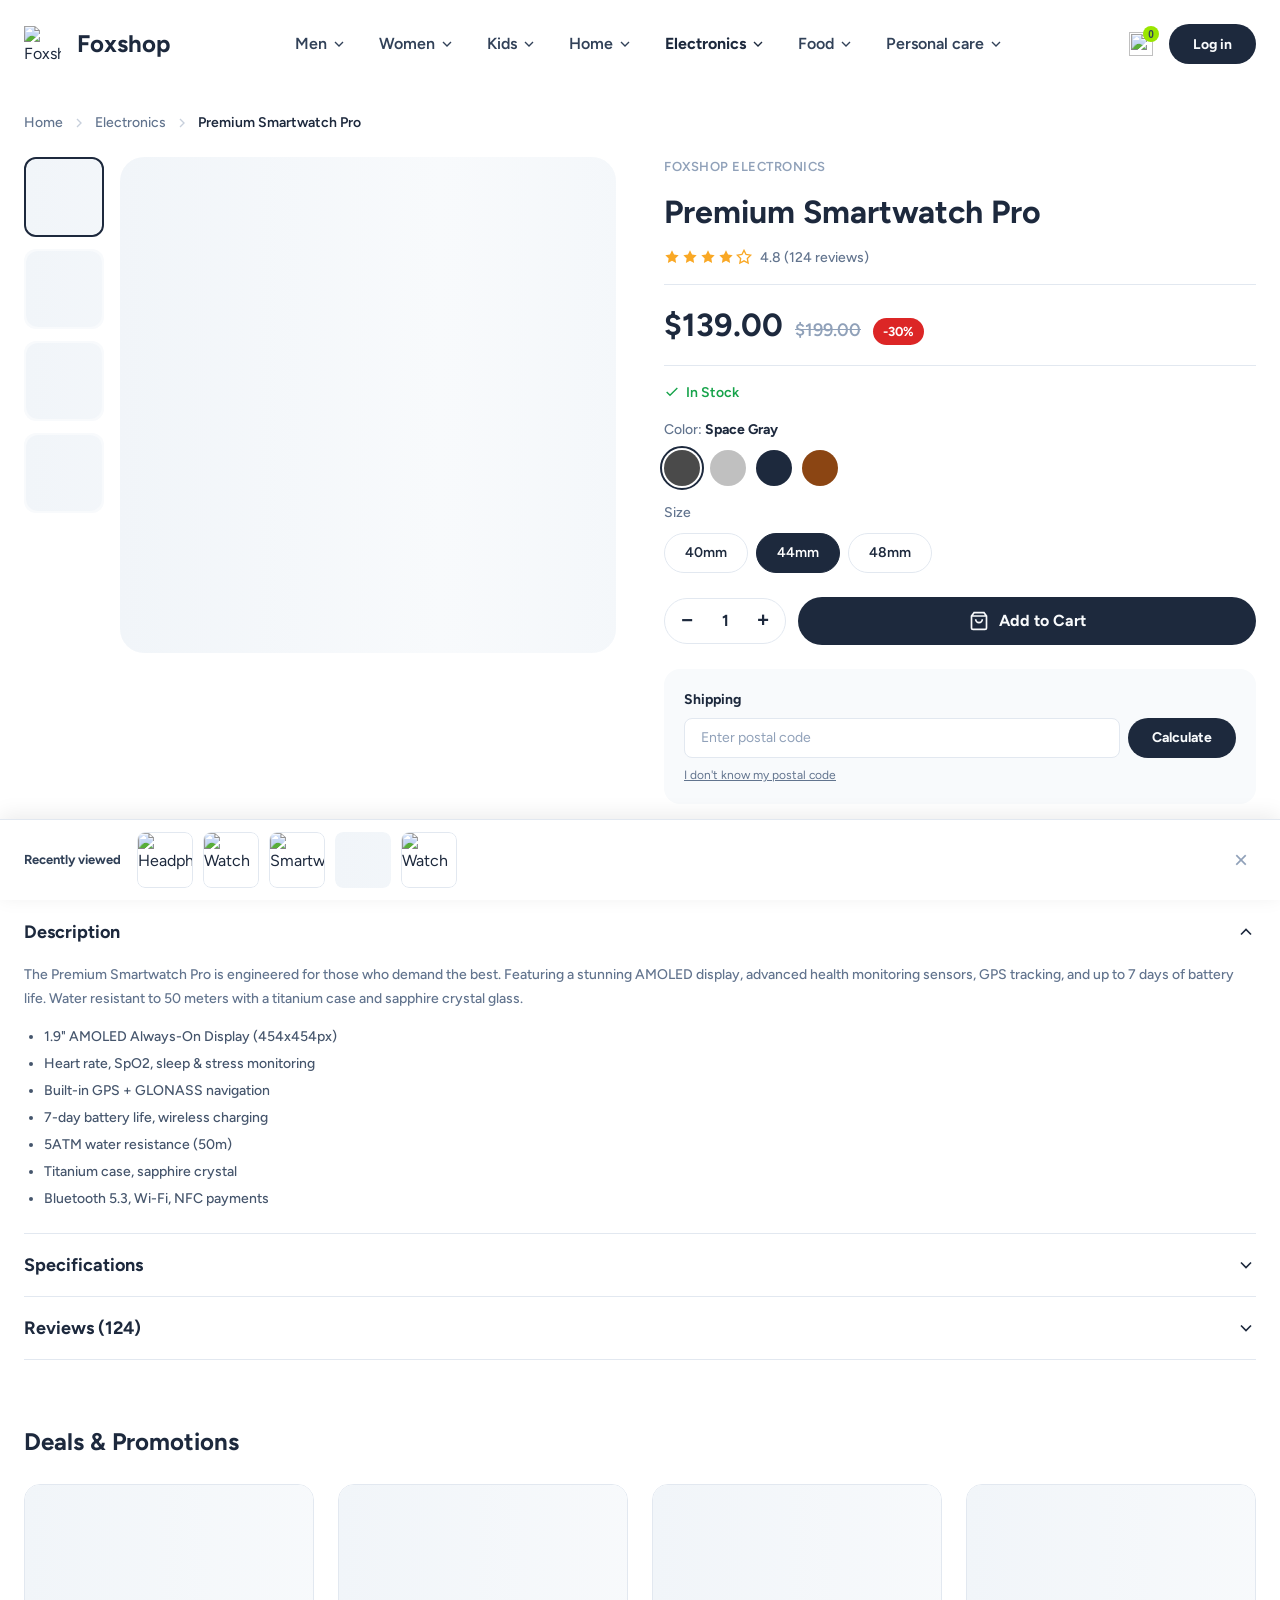
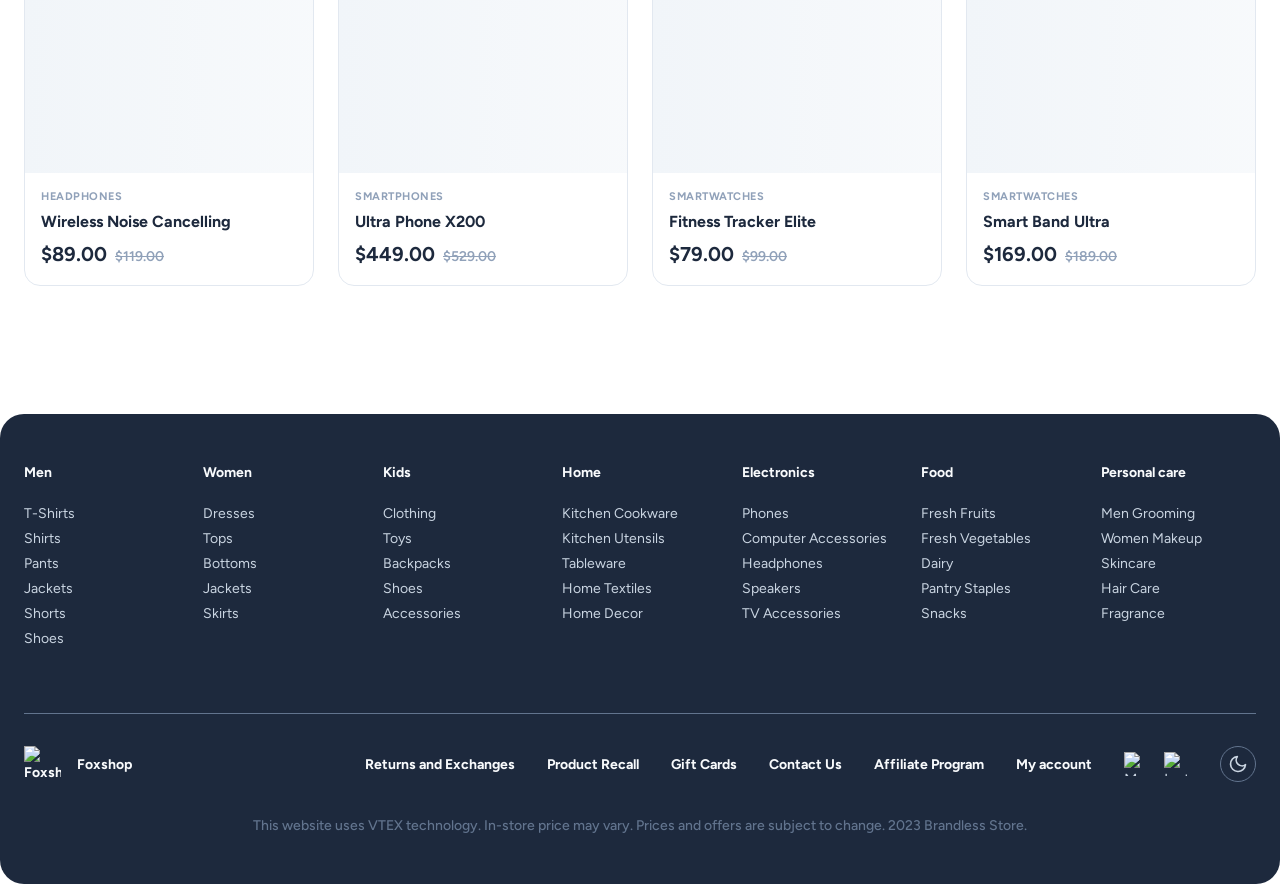
==== commit 1c599734: "Add shimmer skeleton preloaders to all image containers - Add shared shimmer animation and img-skele" ====
--- a/ecommerce/product-lastseen-bar.html
+++ b/ecommerce/product-lastseen-bar.html
@@ -457,5 +457,6 @@
       });
     })();
   </script>
+  <script src="js/img-preloader.js"></script>
 </body>
 </html>
--- a/ecommerce/css/styles.css
+++ b/ecommerce/css/styles.css
@@ -17,6 +17,43 @@
   --white: #ffffff;
 }
 
+/* ===== Image Skeleton / Shimmer Preloader ===== */
+@keyframes shimmer {
+  0%   { background-position: -400px 0; }
+  100% { background-position: 400px 0; }
+}
+.img-skeleton {
+  position: relative;
+  overflow: hidden;
+}
+.img-skeleton::after {
+  content: '';
+  position: absolute;
+  inset: 0;
+  z-index: 2;
+  background: linear-gradient(90deg, var(--slate-100) 0%, var(--slate-50) 40%, var(--slate-100) 80%);
+  background-size: 800px 100%;
+  animation: shimmer 1.4s ease-in-out infinite;
+  border-radius: inherit;
+  pointer-events: none;
+}
+.img-skeleton.img-loaded::after {
+  animation: none;
+  opacity: 0;
+  transition: opacity .3s ease;
+}
+.img-skeleton img {
+  opacity: 0;
+  transition: opacity .3s ease;
+}
+.img-skeleton.img-loaded img {
+  opacity: 1;
+}
+[data-theme="dark"] .img-skeleton::after {
+  background: linear-gradient(90deg, #1e293b 0%, #2a3a50 40%, #1e293b 80%);
+  background-size: 800px 100%;
+}
+
 /* ===== Reset ===== */
 *, *::before, *::after { box-sizing: border-box; margin: 0; padding: 0; }
 
@@ -601,6 +638,8 @@
   gap: 12px;
 }
 .category-tile__img {
+  position: relative;
+  overflow: hidden;
   width: 205px;
   height: 205px;
   border-radius: 24px;
--- a/ecommerce/css/product.css
+++ b/ecommerce/css/product.css
@@ -49,6 +49,7 @@
 }
 
 .pdp__thumb {
+  position: relative;
   width: 80px;
   height: 80px;
   border-radius: 12px;
@@ -714,8 +715,11 @@
   border: none;
 }
 .lastseen__item {
+  position: relative;
+  overflow: hidden;
   width: 148px;
   flex-shrink: 0;
+  border-radius: 8px;
 }
 .lastseen__item img {
   width: 100%;
@@ -781,9 +785,12 @@
 }
 .lastseen-bar__items::-webkit-scrollbar { display: none; }
 .lastseen-bar__item {
+  position: relative;
+  overflow: hidden;
   width: 56px;
   height: 56px;
   flex-shrink: 0;
+  border-radius: 8px;
 }
 .lastseen-bar__item img {
   width: 100%;
@@ -887,6 +894,11 @@
   letter-spacing: .5px;
   color: var(--slate-500, #62748e);
 }
+.lastseen-bubble__item {
+  position: relative;
+  overflow: hidden;
+  border-radius: 10px;
+}
 .lastseen-bubble__item img {
   width: 100%;
   aspect-ratio: 1;
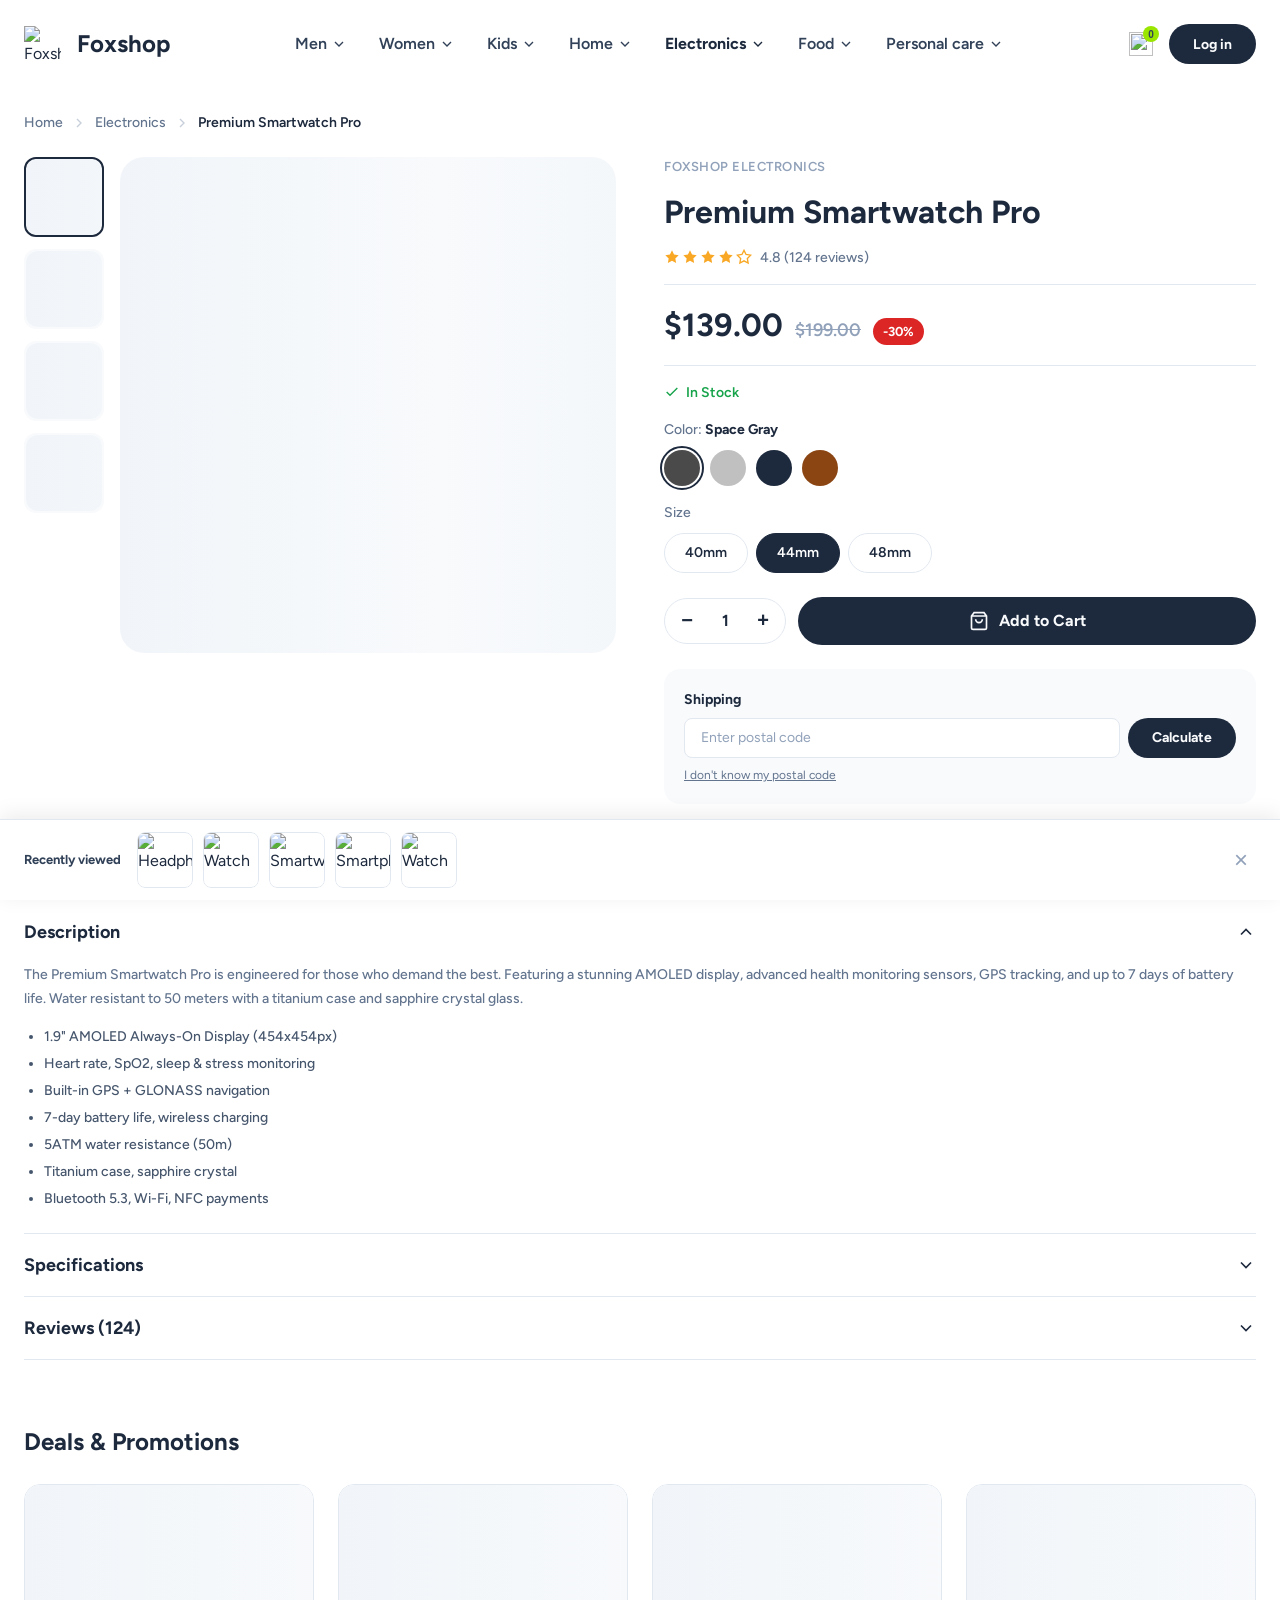
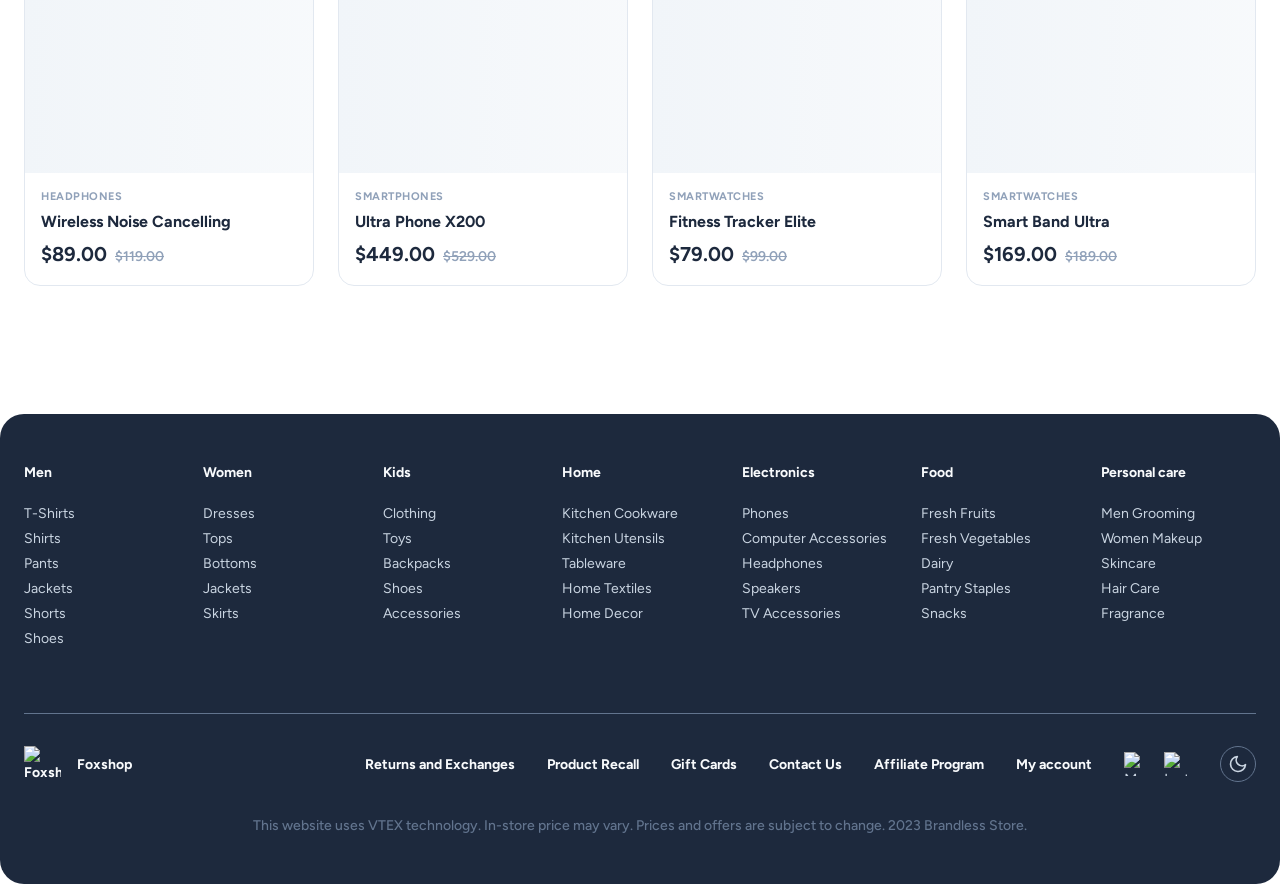
==== commit 7c46f937: "Add Okta-style glassmorphism navbar with scroll elevation - Navbar starts flat/transparent at page t" ====
--- a/ecommerce/product-lastseen-bar.html
+++ b/ecommerce/product-lastseen-bar.html
@@ -458,5 +458,6 @@
     })();
   </script>
   <script src="js/img-preloader.js"></script>
+<script src="js/navbar-scroll.js"></script>
 </body>
 </html>
--- a/ecommerce/css/styles.css
+++ b/ecommerce/css/styles.css
@@ -43,11 +43,11 @@
   transition: opacity .3s ease;
 }
 .img-skeleton img {
-  opacity: 0;
-  transition: opacity .3s ease;
+  opacity: 0 !important;
 }
 .img-skeleton.img-loaded img {
-  opacity: 1;
+  opacity: 1 !important;
+  transition: opacity .3s ease, transform .4s ease !important;
 }
 [data-theme="dark"] .img-skeleton::after {
   background: linear-gradient(90deg, #1e293b 0%, #2a3a50 40%, #1e293b 80%);
@@ -144,10 +144,17 @@
   position: sticky;
   top: 0;
   z-index: 100;
-  background: rgba(255, 255, 255, .85);
-  -webkit-backdrop-filter: blur(10px);
-  backdrop-filter: blur(10px);
-  transition: background .3s ease;
+  background: transparent;
+  transition: background .4s ease, box-shadow .4s ease, border-radius .4s ease, top .4s ease, margin .4s ease;
+}
+.navbar.navbar--scrolled {
+  background: rgba(255, 255, 255, .6);
+  -webkit-backdrop-filter: blur(20px);
+  backdrop-filter: blur(20px);
+  box-shadow: 0 4px 30px rgba(0, 0, 0, .08), 0 1px 3px rgba(0, 0, 0, .04);
+  border-radius: 20px;
+  margin: 8px 16px 0;
+  top: 0;
 }
 .navbar__inner {
   max-width: 1320px;
@@ -156,6 +163,7 @@
   display: flex;
   align-items: center;
   gap: 31px;
+  padding: 0 24px;
 }
 .navbar__brand {
   display: flex;
@@ -930,8 +938,26 @@
   font-size: 14px;
   color: var(--slate-300);
   transition: color .2s;
+  position: relative;
+  width: fit-content;
+}
+.footer__col a::before {
+  content: '';
+  position: absolute;
+  left: 0;
+  right: 0;
+  bottom: -1px;
+  height: 1px;
+  background-color: currentColor;
+  transform-origin: right;
+  transform: scaleX(0) rotate(.001deg);
+  transition: transform .35s cubic-bezier(.625,.05,0,1);
 }
 .footer__col a:hover { color: var(--white); }
+.footer__col a:hover::before {
+  transform-origin: left;
+  transform: scaleX(1) rotate(.001deg);
+}
 .footer__divider {
   border: none;
   height: 1px;
@@ -1070,7 +1096,11 @@
 
 /* Navbar */
 [data-theme="dark"] .navbar {
-  background: rgba(17, 17, 24, .85);
+  background: transparent;
+}
+[data-theme="dark"] .navbar.navbar--scrolled {
+  background: rgba(17, 17, 24, .55);
+  box-shadow: 0 4px 30px rgba(0, 0, 0, .25), 0 1px 3px rgba(0, 0, 0, .15);
 }
 [data-theme="dark"] .navbar__logo-text {
   color: var(--text);
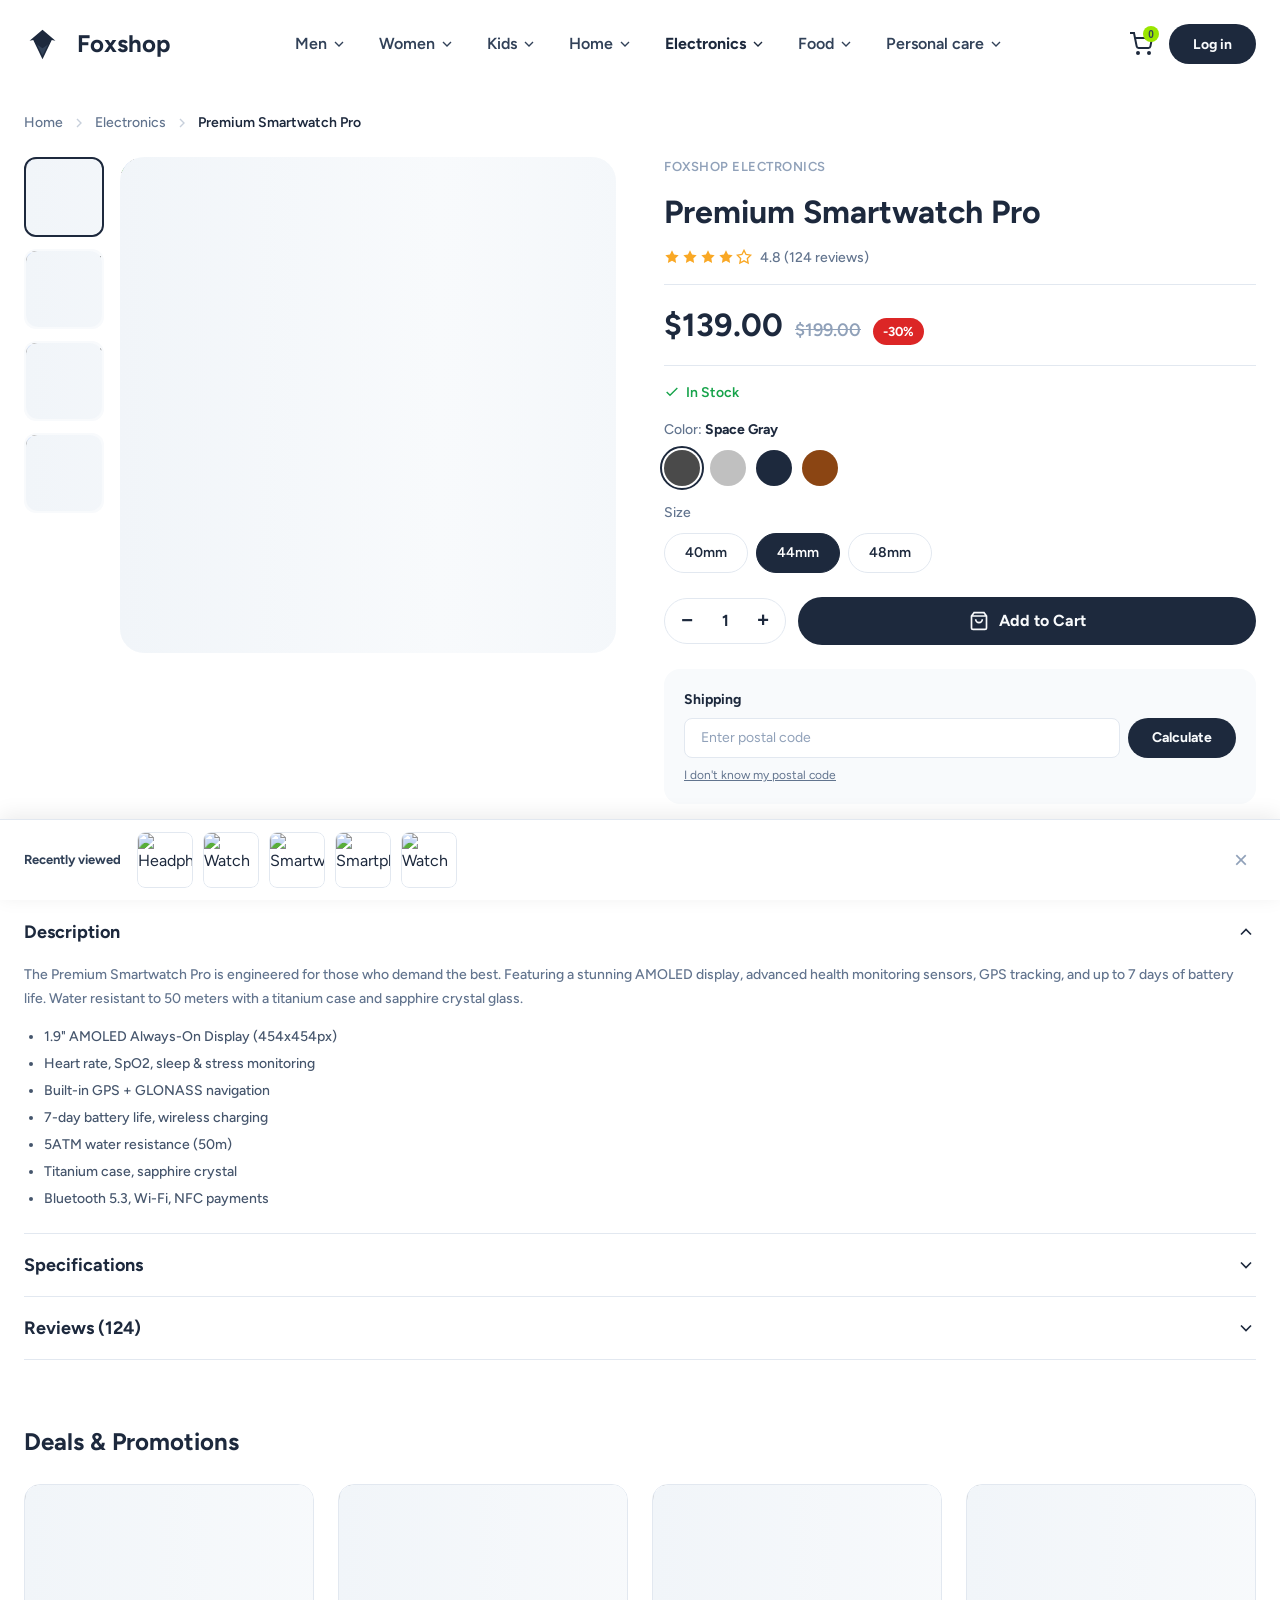
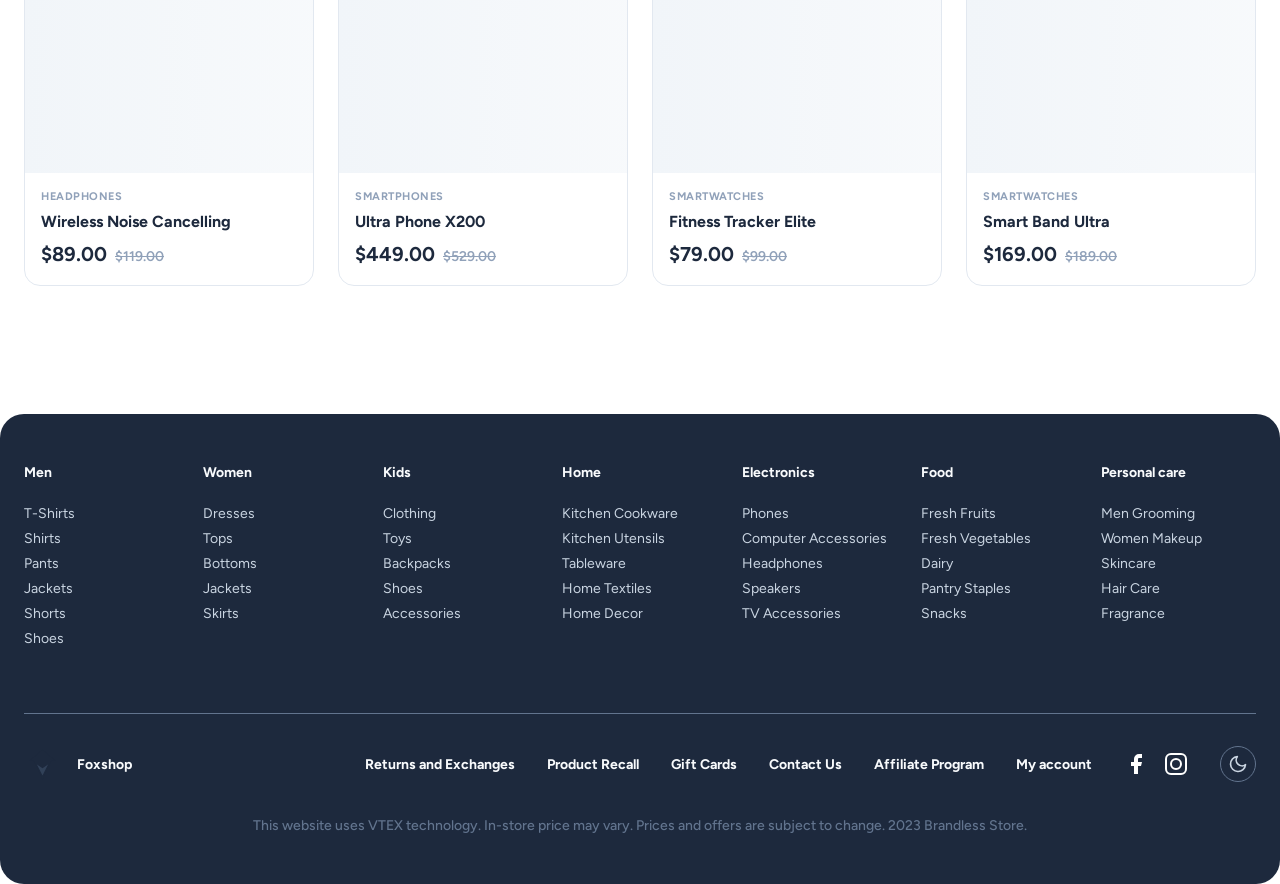
==== commit 652a7ca3: "Replace all Figma MCP asset URLs with public Unsplash and SVG images Figma MCP assets are not public" ====
--- a/ecommerce/product-lastseen-bar.html
+++ b/ecommerce/product-lastseen-bar.html
@@ -6,7 +6,7 @@
   <title>Foxshop — Premium Smartwatch Pro (Last Seen — Bar)</title>
   <link rel="preconnect" href="https://fonts.googleapis.com">
   <link href="https://fonts.googleapis.com/css2?family=Figtree:wght@400;500;600;700&display=swap" rel="stylesheet">
-  <link rel="stylesheet" href="css/styles.css">
+  <link rel="stylesheet" href="css/styles.css?v=2">
   <link rel="stylesheet" href="css/product.css">
 </head>
 <body>
@@ -15,7 +15,7 @@
   <nav class="navbar">
     <div class="navbar__inner">
       <a href="index.html" class="navbar__brand">
-        <img src="https://www.figma.com/api/mcp/asset/bb1a9455-7161-435f-94f8-970f27fce8d3" alt="Foxshop" class="navbar__logo-icon">
+        <img src="data:image/svg+xml,%3Csvg xmlns='http://www.w3.org/2000/svg' viewBox='0 0 40 40'%3E%3Cpath d='M20 4L6 16l4-1 10 21 10-21 4 1L20 4z' fill='%231d293d'/%3E%3Cpath d='M14 20l6 12 6-12-6 4-6-4z' fill='%23314158'/%3E%3C/svg%3E" alt="Foxshop" class="navbar__logo-icon">
         <span class="navbar__logo-text">Foxshop</span>
       </a>
       <div class="navbar__links">
@@ -125,7 +125,7 @@
       </div>
       <div class="navbar__actions">
         <button class="navbar__cart" aria-label="Shopping bag">
-          <img src="https://www.figma.com/api/mcp/asset/6309f1f8-a844-4967-8a20-ffbc6908bd6d" alt="" width="24" height="24">
+          <img src="data:image/svg+xml,%3Csvg xmlns='http://www.w3.org/2000/svg' viewBox='0 0 24 24' fill='none' stroke='%231d293d' stroke-width='2'%3E%3Ccircle cx='9' cy='21' r='1'/%3E%3Ccircle cx='20' cy='21' r='1'/%3E%3Cpath d='M1 1h4l2.68 13.39a2 2 0 002 1.61h9.72a2 2 0 002-1.61L23 6H6'/%3E%3C/svg%3E" alt="" width="24" height="24">
           <span class="navbar__badge">0</span>
         </button>
         <a href="#" class="btn btn--dark btn--sm">Log in</a>
@@ -150,16 +150,16 @@
       <div class="pdp__gallery reveal">
         <div class="pdp__gallery-thumbs">
           <button class="pdp__thumb pdp__thumb--active" data-index="0">
-            <img src="https://www.figma.com/api/mcp/asset/3c9cf61c-b5a3-4ef9-b791-c846908f8748" alt="Front view">
+            <img src="https://images.unsplash.com/photo-1523275335684-37898b6baf30?w=600&q=80" alt="Front view">
           </button>
           <button class="pdp__thumb" data-index="1">
-            <img src="https://www.figma.com/api/mcp/asset/a72e8090-0f96-46b7-8db8-cd685d599fd2" alt="Side view">
+            <img src="https://images.unsplash.com/photo-1546868871-af0de0ae72be?w=600&q=80" alt="Side view">
           </button>
           <button class="pdp__thumb" data-index="2">
-            <img src="https://www.figma.com/api/mcp/asset/7e3fa101-4371-4c80-bfc5-39e6a284c81a" alt="Back view">
+            <img src="https://images.unsplash.com/photo-1434493789847-2f02dc6ca35d?w=600&q=80" alt="Back view">
           </button>
           <button class="pdp__thumb" data-index="3">
-            <img src="https://www.figma.com/api/mcp/asset/20c3e511-3d7c-489c-86d9-8693f848598e" alt="On wrist">
+            <img src="https://images.unsplash.com/photo-1508685096489-7aacd43bd3b1?w=600&q=80" alt="On wrist">
           </button>
         </div>
         <div class="pdp__gallery-main">
@@ -167,7 +167,7 @@
           <button class="pdp__gallery-fav" aria-label="Add to favorites">
             <svg width="24" height="24" viewBox="0 0 24 24" fill="none" stroke="currentColor" stroke-width="2"><path d="M20.84 4.61a5.5 5.5 0 0 0-7.78 0L12 5.67l-1.06-1.06a5.5 5.5 0 0 0-7.78 7.78l1.06 1.06L12 21.23l7.78-7.78 1.06-1.06a5.5 5.5 0 0 0 0-7.78z"/></svg>
           </button>
-          <img id="mainImage" src="https://www.figma.com/api/mcp/asset/3c9cf61c-b5a3-4ef9-b791-c846908f8748" alt="Premium Smartwatch Pro" class="pdp__gallery-img">
+          <img id="mainImage" src="https://images.unsplash.com/photo-1523275335684-37898b6baf30?w=600&q=80" alt="Premium Smartwatch Pro" class="pdp__gallery-img">
         </div>
       </div>
 
@@ -326,7 +326,7 @@
       <div class="pdp__shelf-grid reveal-stagger">
         <article class="plp-card">
           <div class="plp-card__media">
-            <img src="https://www.figma.com/api/mcp/asset/37b1119e-4f5d-479c-a0d6-7b01fdffd57c" alt="Headphones" class="plp-card__img">
+            <img src="https://images.unsplash.com/photo-1505740420928-5e560c06d30e?w=600&q=80" alt="Headphones" class="plp-card__img">
             <span class="plp-card__badge plp-card__badge--sale">-25%</span>
           </div>
           <div class="plp-card__body">
@@ -337,7 +337,7 @@
         </article>
         <article class="plp-card">
           <div class="plp-card__media">
-            <img src="https://www.figma.com/api/mcp/asset/4ecc0586-3170-44d4-bc55-f1988c7218aa" alt="Smartphone" class="plp-card__img">
+            <img src="https://images.unsplash.com/photo-1511707171634-5f897ff02aa9?w=600&q=80" alt="Smartphone" class="plp-card__img">
             <span class="plp-card__badge plp-card__badge--sale">-15%</span>
           </div>
           <div class="plp-card__body">
@@ -348,7 +348,7 @@
         </article>
         <article class="plp-card">
           <div class="plp-card__media">
-            <img src="https://www.figma.com/api/mcp/asset/a72e8090-0f96-46b7-8db8-cd685d599fd2" alt="Watch" class="plp-card__img">
+            <img src="https://images.unsplash.com/photo-1546868871-af0de0ae72be?w=600&q=80" alt="Watch" class="plp-card__img">
             <span class="plp-card__badge plp-card__badge--sale">-20%</span>
           </div>
           <div class="plp-card__body">
@@ -359,7 +359,7 @@
         </article>
         <article class="plp-card">
           <div class="plp-card__media">
-            <img src="https://www.figma.com/api/mcp/asset/7e3fa101-4371-4c80-bfc5-39e6a284c81a" alt="Smartwatch" class="plp-card__img">
+            <img src="https://images.unsplash.com/photo-1434493789847-2f02dc6ca35d?w=600&q=80" alt="Smartwatch" class="plp-card__img">
             <span class="plp-card__badge plp-card__badge--sale">-10%</span>
           </div>
           <div class="plp-card__body">
@@ -386,13 +386,13 @@
     <hr class="footer__divider">
     <div class="footer__bottom">
       <a href="index.html" class="footer__brand">
-        <img src="https://www.figma.com/api/mcp/asset/704bedc8-9fa9-406e-b075-705313473ca3" alt="Foxshop" width="37" height="37">
+        <img src="data:image/svg+xml,%3Csvg xmlns='http://www.w3.org/2000/svg' viewBox='0 0 40 40'%3E%3Cpath d='M20 4L6 16l4-1 10 21 10-21 4 1L20 4z' fill='%231d293d'/%3E%3Cpath d='M14 20l6 12 6-12-6 4-6-4z' fill='%23314158'/%3E%3C/svg%3E" alt="Foxshop" width="37" height="37">
         <span>Foxshop</span>
       </a>
       <a href="#">Returns and Exchanges</a><a href="#">Product Recall</a><a href="#">Gift Cards</a><a href="#">Contact Us</a><a href="#">Affiliate Program</a><a href="#">My account</a>
       <div class="footer__socials">
-        <img src="https://www.figma.com/api/mcp/asset/27102978-5d1a-4b67-85ce-db71fbcf51eb" alt="Meta" width="24" height="24">
-        <img src="https://www.figma.com/api/mcp/asset/1c024000-a3b6-4a81-bab6-4a17d87b6d0d" alt="Instagram" width="24" height="24">
+        <img src="data:image/svg+xml,%3Csvg xmlns='http://www.w3.org/2000/svg' viewBox='0 0 24 24' fill='%23fff'%3E%3Cpath d='M18 2h-3a5 5 0 00-5 5v3H7v4h3v8h4v-8h3l1-4h-4V7a1 1 0 011-1h3z'/%3E%3C/svg%3E" alt="Meta" width="24" height="24">
+        <img src="data:image/svg+xml,%3Csvg xmlns='http://www.w3.org/2000/svg' viewBox='0 0 24 24' fill='none' stroke='%23fff' stroke-width='2'%3E%3Crect x='2' y='2' width='20' height='20' rx='5'/%3E%3Ccircle cx='12' cy='12' r='5'/%3E%3Cline x1='17.5' y1='6.5' x2='17.51' y2='6.5'/%3E%3C/svg%3E" alt="Instagram" width="24" height="24">
       </div>
       <button class="theme-toggle" id="themeToggle" aria-label="Toggle dark mode">
         <svg class="theme-toggle__icon theme-toggle__icon--light" width="20" height="20" viewBox="0 0 24 24" fill="none" stroke="currentColor" stroke-width="2" stroke-linecap="round" stroke-linejoin="round"><path d="M21 12.79A9 9 0 1 1 11.21 3 7 7 0 0 0 21 12.79z"/></svg>
@@ -431,19 +431,19 @@
       <span class="lastseen-bar__label">Recently viewed</span>
       <div class="lastseen-bar__items">
         <div class="lastseen-bar__item">
-          <img src="https://www.figma.com/api/mcp/asset/37b1119e-4f5d-479c-a0d6-7b01fdffd57c" alt="Headphones">
+          <img src="https://images.unsplash.com/photo-1505740420928-5e560c06d30e?w=600&q=80" alt="Headphones">
         </div>
         <div class="lastseen-bar__item">
-          <img src="https://www.figma.com/api/mcp/asset/a72e8090-0f96-46b7-8db8-cd685d599fd2" alt="Watch">
+          <img src="https://images.unsplash.com/photo-1546868871-af0de0ae72be?w=600&q=80" alt="Watch">
         </div>
         <div class="lastseen-bar__item">
-          <img src="https://www.figma.com/api/mcp/asset/7e3fa101-4371-4c80-bfc5-39e6a284c81a" alt="Smartwatch">
+          <img src="https://images.unsplash.com/photo-1434493789847-2f02dc6ca35d?w=600&q=80" alt="Smartwatch">
         </div>
         <div class="lastseen-bar__item">
-          <img src="https://www.figma.com/api/mcp/asset/4ecc0586-3170-44d4-bc55-f1988c7218aa" alt="Smartphone">
+          <img src="https://images.unsplash.com/photo-1511707171634-5f897ff02aa9?w=600&q=80" alt="Smartphone">
         </div>
         <div class="lastseen-bar__item">
-          <img src="https://www.figma.com/api/mcp/asset/20c3e511-3d7c-489c-86d9-8693f848598e" alt="Watch">
+          <img src="https://images.unsplash.com/photo-1508685096489-7aacd43bd3b1?w=600&q=80" alt="Watch">
         </div>
       </div>
     </div>
@@ -458,6 +458,6 @@
     })();
   </script>
   <script src="js/img-preloader.js"></script>
-<script src="js/navbar-scroll.js"></script>
+<script src="js/navbar-scroll.js?v=2"></script>
 </body>
 </html>
--- a/ecommerce/css/styles.css
+++ b/ecommerce/css/styles.css
@@ -42,13 +42,6 @@
   opacity: 0;
   transition: opacity .3s ease;
 }
-.img-skeleton img {
-  opacity: 0 !important;
-}
-.img-skeleton.img-loaded img {
-  opacity: 1 !important;
-  transition: opacity .3s ease, transform .4s ease !important;
-}
 [data-theme="dark"] .img-skeleton::after {
   background: linear-gradient(90deg, #1e293b 0%, #2a3a50 40%, #1e293b 80%);
   background-size: 800px 100%;
@@ -63,6 +56,7 @@
   color: var(--slate-800);
   line-height: 1.5;
   -webkit-font-smoothing: antialiased;
+  padding-top: 88px;
 }
 
 a { text-decoration: none; color: inherit; }
@@ -141,21 +135,75 @@
 
 /* ===== Navbar ===== */
 .navbar {
-  position: sticky;
+  position: fixed;
   top: 0;
+  left: 0;
+  right: 0;
   z-index: 100;
   background: transparent;
-  transition: background .4s ease, box-shadow .4s ease, border-radius .4s ease, top .4s ease, margin .4s ease;
+  transition: background .4s ease, box-shadow .4s ease, border-radius .4s ease, top .4s ease, left .4s ease, right .4s ease;
 }
 .navbar.navbar--scrolled {
   background: rgba(255, 255, 255, .6);
   -webkit-backdrop-filter: blur(20px);
   backdrop-filter: blur(20px);
   box-shadow: 0 4px 30px rgba(0, 0, 0, .08), 0 1px 3px rgba(0, 0, 0, .04);
-  border-radius: 20px;
-  margin: 8px 16px 0;
+  border-radius: 54px;
+  top: 22px;
+  left: 0;
+  right: 0;
+  max-width: 1364px;
+  margin: 0 auto;
+  padding: 0 22px;
+  overflow: visible;
+}
+/* When menu is open: single glass surface via ::before spanning navbar + submenu */
+.navbar.navbar--menu-open.navbar--scrolled {
+  background: transparent;
+  -webkit-backdrop-filter: none;
+  backdrop-filter: none;
+  box-shadow: none;
+  border-radius: 54px 54px 24px 24px;
+}
+.navbar.navbar--menu-open.navbar--scrolled::before {
+  content: '';
+  position: absolute;
   top: 0;
-}
+  left: 0;
+  right: 0;
+  height: var(--glass-height, 88px);
+  background: rgba(255, 255, 255, .6);
+  -webkit-backdrop-filter: blur(20px);
+  backdrop-filter: blur(20px);
+  border-radius: 54px 54px 24px 24px;
+  box-shadow: 0 4px 30px rgba(0, 0, 0, .08), 0 1px 3px rgba(0, 0, 0, .04);
+  z-index: -1;
+  pointer-events: none;
+  transition: height .25s cubic-bezier(.4, 0, .2, 1);
+}
+/* Non-scrolled + menu open: same glass surface */
+.navbar.navbar--menu-open:not(.navbar--scrolled) {
+  max-width: 1364px;
+  margin: 0 auto;
+  padding: 0 22px;
+}
+.navbar.navbar--menu-open:not(.navbar--scrolled)::before {
+  content: '';
+  position: absolute;
+  top: 0;
+  left: 0;
+  right: 0;
+  height: var(--glass-height, 88px);
+  background: rgba(255, 255, 255, .92);
+  -webkit-backdrop-filter: blur(20px);
+  backdrop-filter: blur(20px);
+  border-radius: 0 0 24px 24px;
+  box-shadow: 0 4px 30px rgba(0, 0, 0, .08), 0 1px 3px rgba(0, 0, 0, .04);
+  z-index: -1;
+  pointer-events: none;
+  transition: height .25s cubic-bezier(.4, 0, .2, 1);
+}
+
 .navbar__inner {
   max-width: 1320px;
   margin: 0 auto;
@@ -163,7 +211,7 @@
   display: flex;
   align-items: center;
   gap: 31px;
-  padding: 0 24px;
+  padding: 0;
 }
 .navbar__brand {
   display: flex;
@@ -181,9 +229,9 @@
   justify-content: center;
 }
 
-/* Dropdown wrapper */
+/* Dropdown wrapper — static so mega-menu positions relative to .navbar */
 .navbar__dropdown {
-  position: relative;
+  position: static;
 }
 
 .navbar__link {
@@ -203,36 +251,53 @@
 .navbar__link:hover { color: var(--slate-800); background: rgba(0,0,0,.04); }
 .navbar__dropdown:hover .navbar__link svg { transform: rotate(180deg); }
 
-/* Mega Menu */
+/* Mega Menu — absolute, positioned relative to .navbar (since .navbar__dropdown is static) */
 .mega-menu {
-  position: fixed;
-  top: 88px;
-  left: 50%;
-  transform: translateX(-50%);
-  padding-top: 12px;
+  position: absolute;
+  top: 100%;
+  left: 0;
+  right: 0;
   opacity: 0;
   visibility: hidden;
-  transition: opacity .25s ease, visibility .25s ease;
-  z-index: 200;
-}
-
-.navbar__dropdown:hover .mega-menu {
+  z-index: 99;
+  pointer-events: none;
+  background: transparent;
+  border-radius: 0 0 24px 24px;
+  overflow: hidden;
+}
+
+/* JS-controlled via .mega-menu--visible (not CSS :hover) */
+.mega-menu.mega-menu--visible {
   opacity: 1;
   visibility: visible;
+  pointer-events: auto;
+  transition: opacity .15s ease;
+}
+
+/* Directional slide: entering from right (navigating right in menu) */
+.mega-menu--enter-right .mega-menu__inner {
+  animation: slideFromRight .28s cubic-bezier(.4, 0, .2, 1) forwards;
+}
+/* Directional slide: entering from left (navigating left in menu) */
+.mega-menu--enter-left .mega-menu__inner {
+  animation: slideFromLeft .28s cubic-bezier(.4, 0, .2, 1) forwards;
+}
+
+@keyframes slideFromRight {
+  from { transform: translateX(40px); opacity: 0; }
+  to   { transform: translateX(0); opacity: 1; }
+}
+@keyframes slideFromLeft {
+  from { transform: translateX(-40px); opacity: 0; }
+  to   { transform: translateX(0); opacity: 1; }
 }
 
 .mega-menu__inner {
   display: flex;
   gap: 32px;
-  background: rgba(255, 255, 255, .95);
-  -webkit-backdrop-filter: blur(16px);
-  backdrop-filter: blur(16px);
-  border: 1px solid var(--slate-200);
-  border-radius: 16px;
-  padding: 32px;
+  border-top: 1px solid rgba(0, 0, 0, .06);
+  padding: 32px 22px;
   padding-right: 280px;
-  box-shadow: 0 12px 40px rgba(0,0,0,.1);
-  min-width: 520px;
   min-height: 260px;
   position: relative;
 }
@@ -320,10 +385,15 @@
 }
 
 /* Dark mode mega-menu */
+[data-theme="dark"] .mega-menu {
+  background: transparent;
+}
+[data-theme="dark"] .navbar.navbar--menu-open.navbar--scrolled::before {
+  background: rgba(17, 17, 24, .55);
+  box-shadow: 0 4px 30px rgba(0, 0, 0, .25);
+}
 [data-theme="dark"] .mega-menu__inner {
-  background: rgba(26, 26, 36, .95);
-  border-color: var(--border);
-  box-shadow: 0 12px 40px rgba(0,0,0,.4);
+  border-color: rgba(255, 255, 255, .08);
 }
 [data-theme="dark"] .mega-menu__col h4 { color: var(--text); }
 [data-theme="dark"] .mega-menu__col a { color: var(--text-secondary); }
@@ -1267,6 +1337,38 @@
 }
 
 /* ===== Responsive ===== */
+/* Navbar RWD: full-width on smaller screens */
+@media (max-width: 1420px) {
+  .navbar.navbar--scrolled {
+    max-width: calc(100% - 32px);
+    margin: 0 auto;
+  }
+  .navbar.navbar--menu-open:not(.navbar--scrolled) {
+    max-width: calc(100% - 32px);
+  }
+}
+@media (max-width: 768px) {
+  .navbar.navbar--scrolled {
+    border-radius: 0;
+    top: 0;
+    max-width: 100%;
+    padding: 0 16px;
+  }
+  .navbar.navbar--menu-open:not(.navbar--scrolled) {
+    max-width: 100%;
+    padding: 0 16px;
+  }
+  .navbar.navbar--menu-open:not(.navbar--scrolled)::before {
+    border-radius: 0;
+  }
+  .navbar.navbar--menu-open.navbar--scrolled {
+    border-radius: 0;
+  }
+  .navbar.navbar--menu-open.navbar--scrolled::before {
+    border-radius: 0;
+  }
+}
+
 @media (max-width: 1380px) {
   .navbar__inner,
   .hero-carousel,
